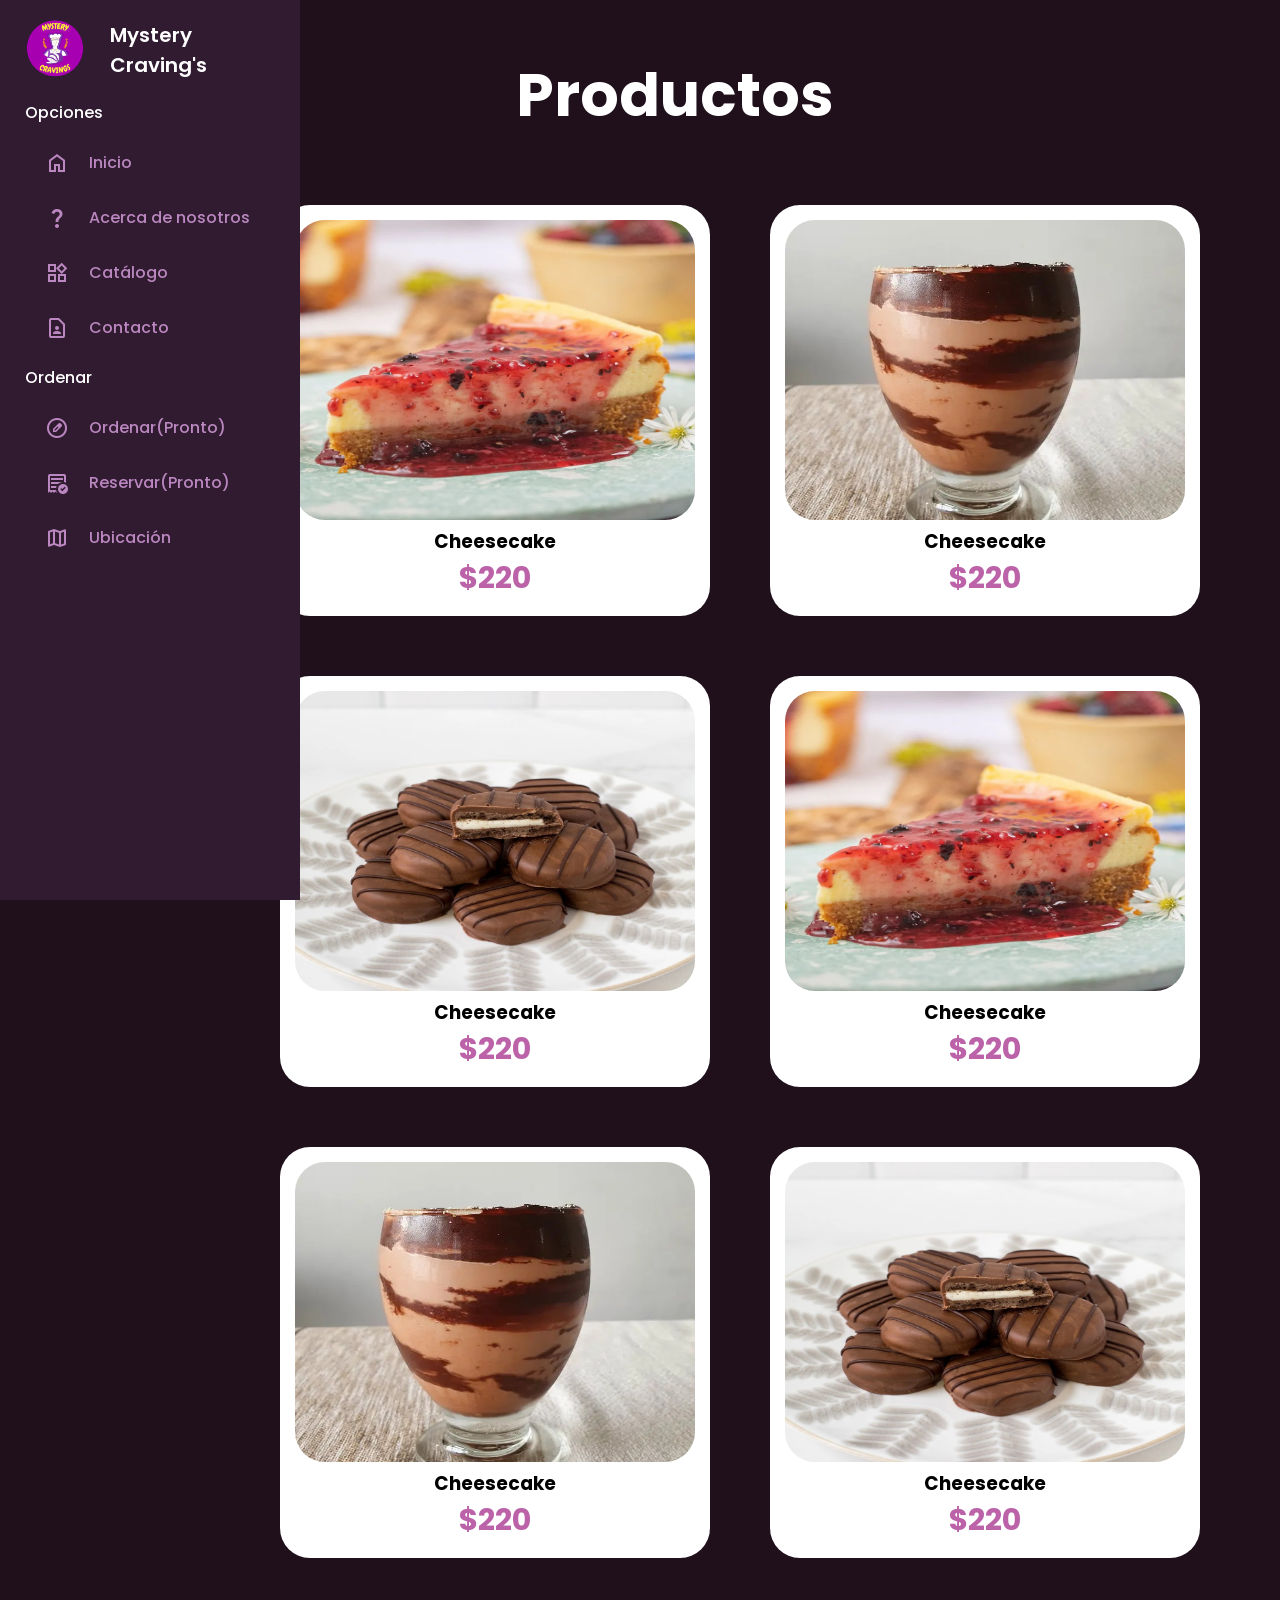
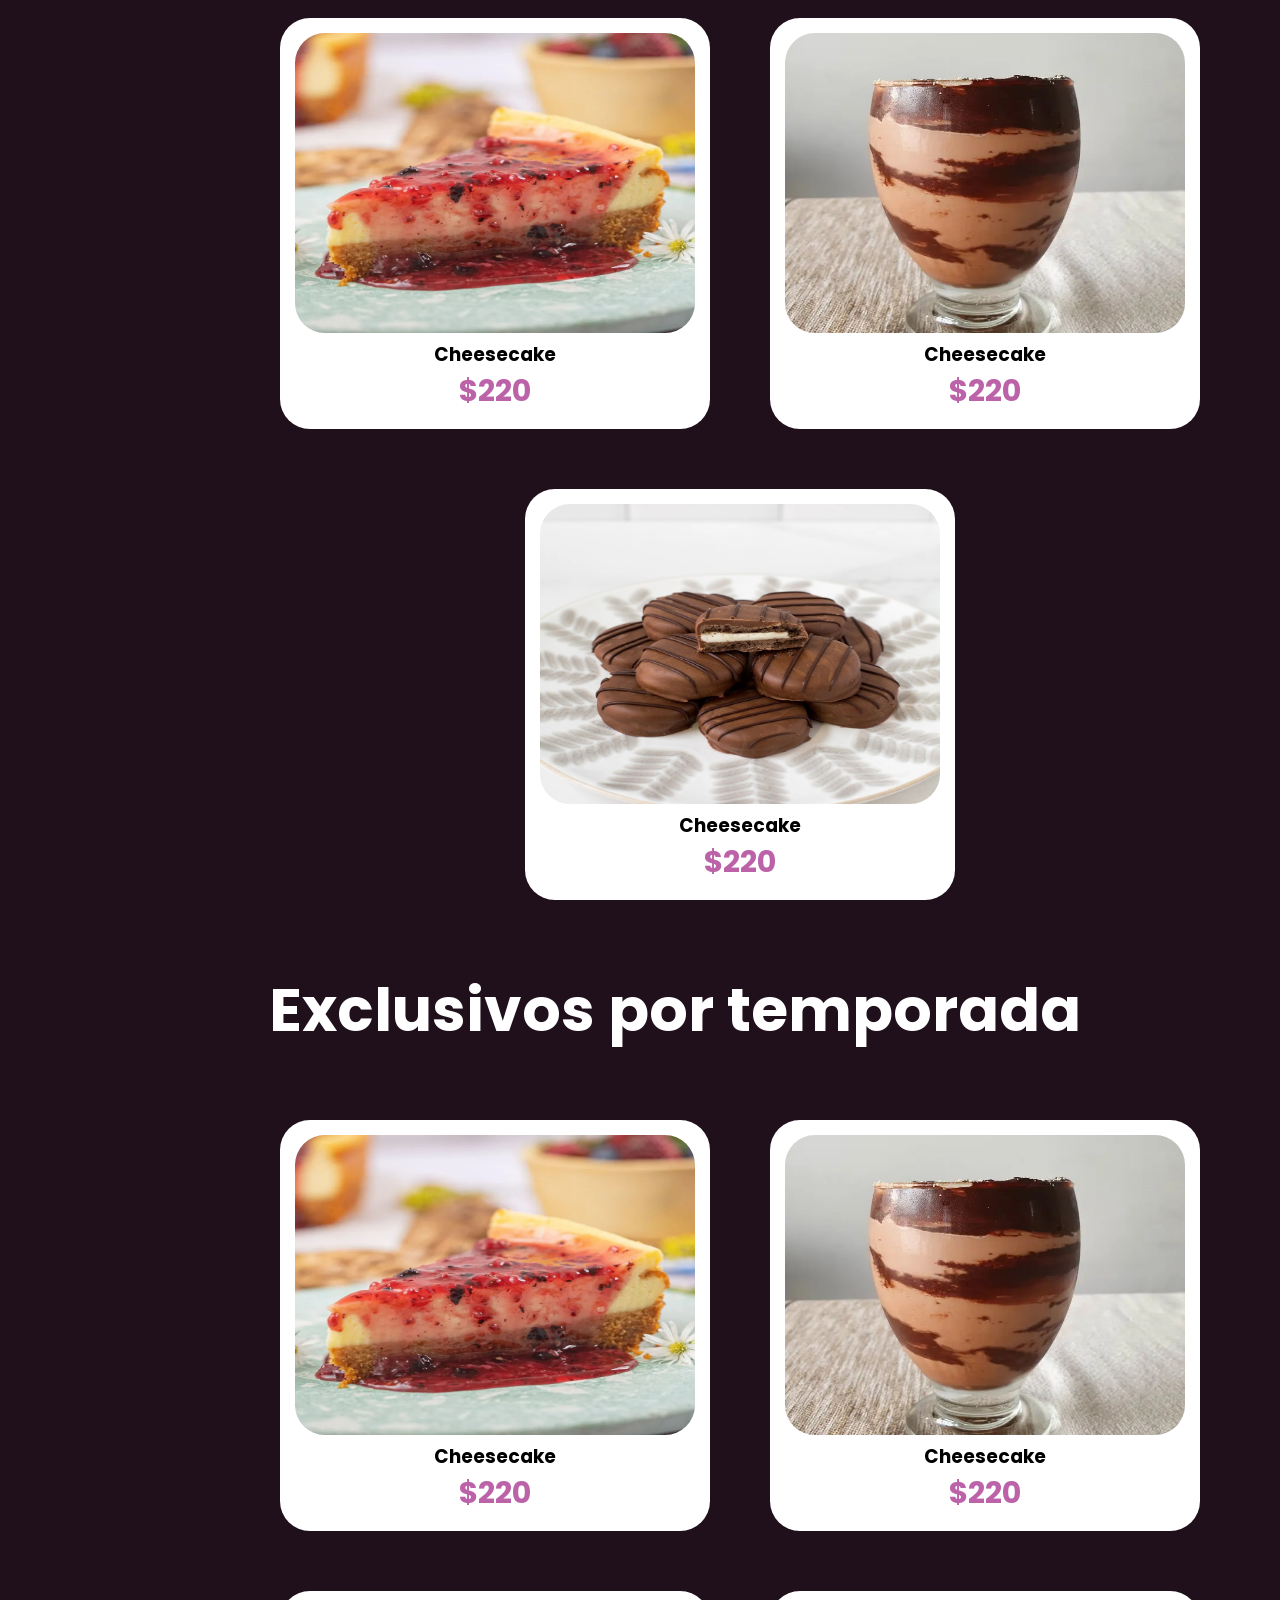
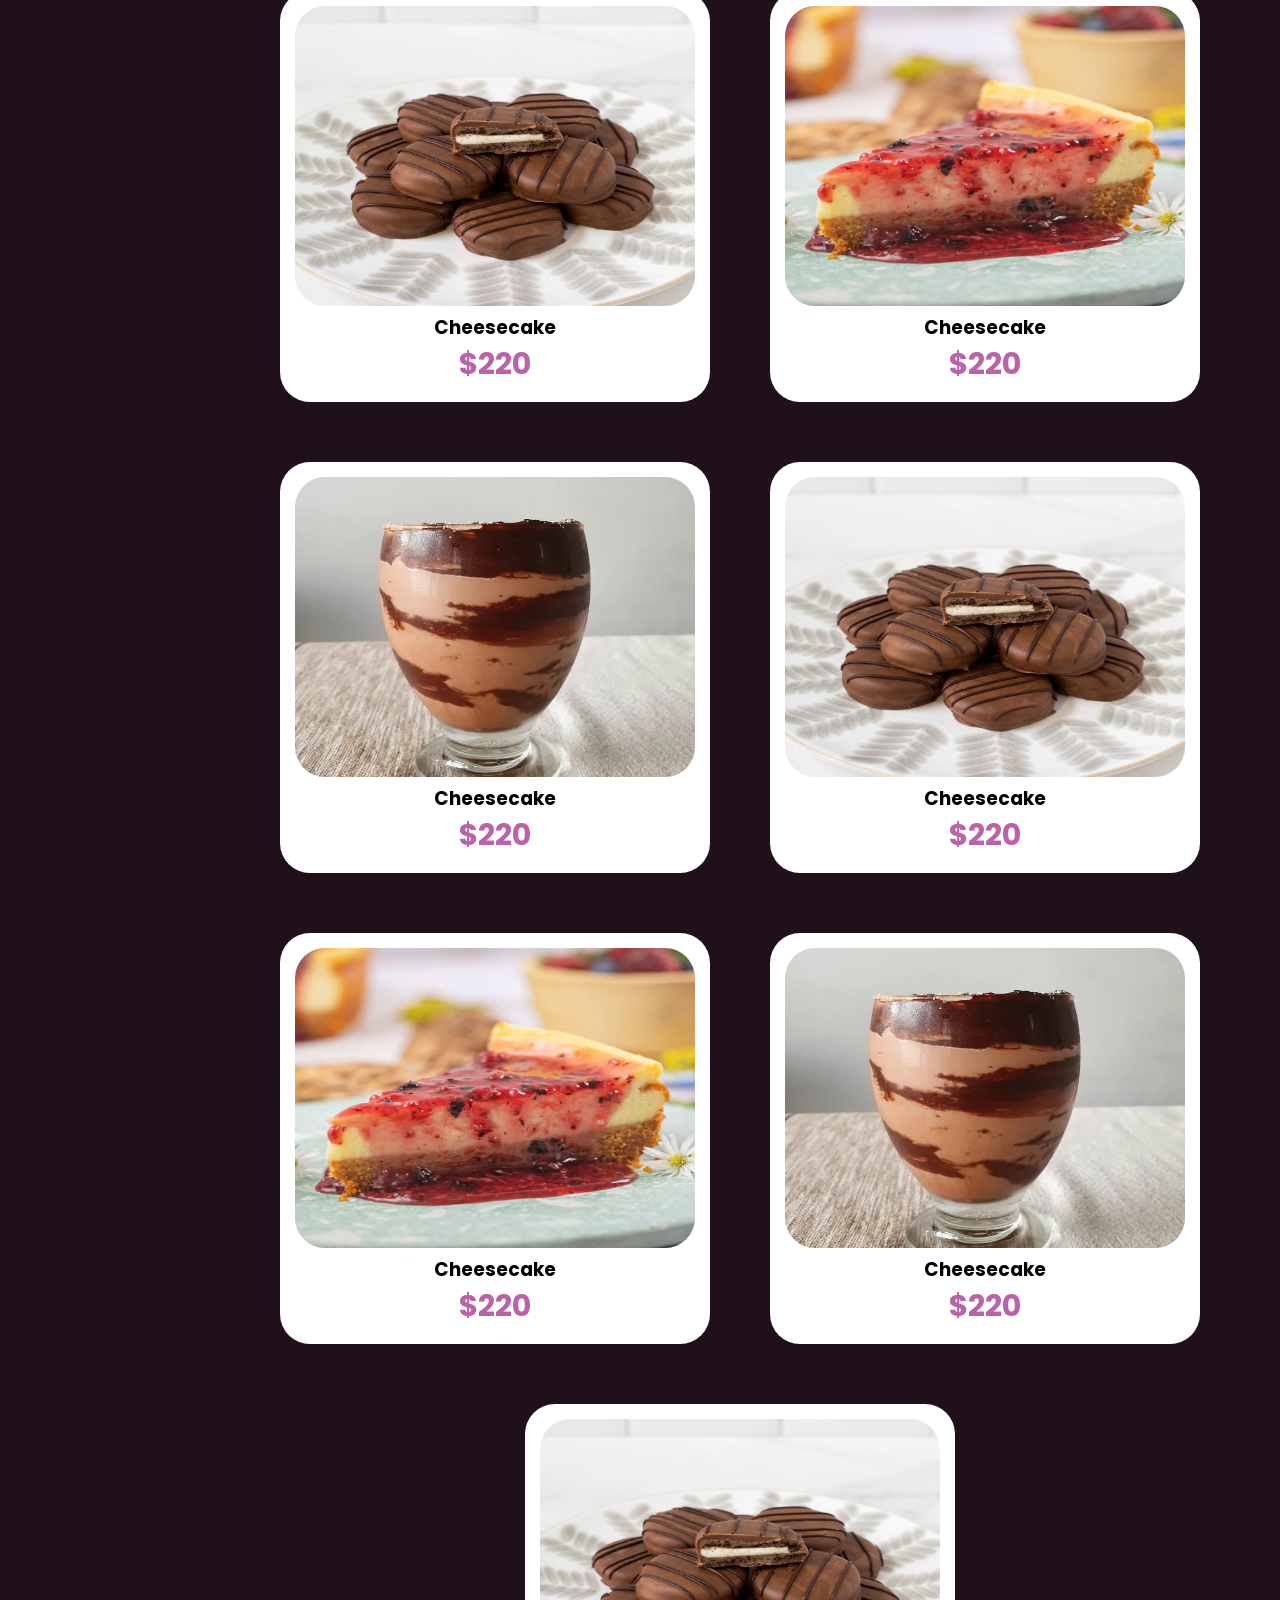
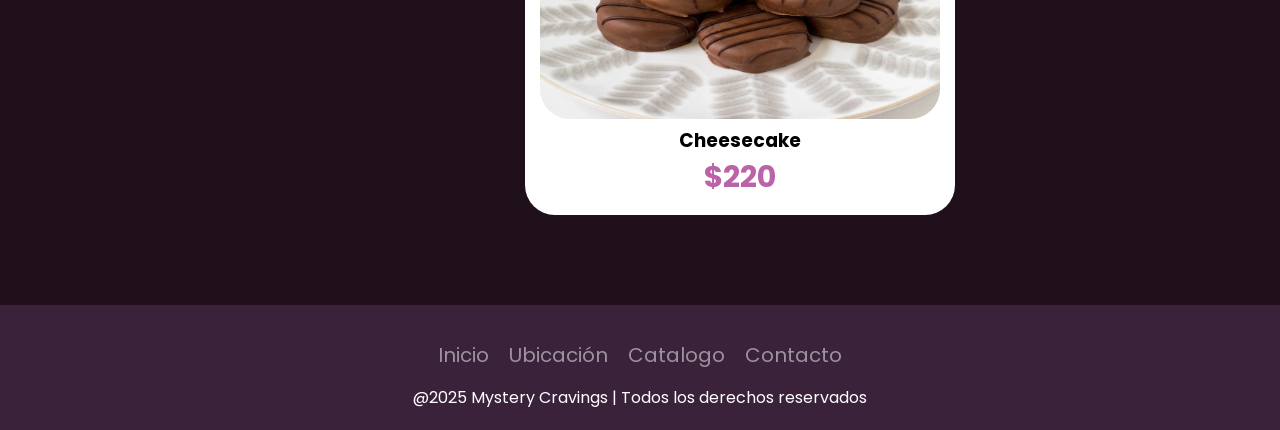
==== catalogo.html @ 40ce08e4 "Add files via upload" ====
<!DOCTYPE html>
<html lang="en">
<head>
    <meta charset="UTF-8">
    <meta name="viewport" content="width=device-width, initial-scale=1.0">
    <title>Catálogo</title>
     <!--PARA LOS ICONOS EN GOOGLE-->
     <link rel="stylesheet" href="https://fonts.googleapis.com/css2?family=Material+Symbols+Outlined:opsz,wght,FILL,GRAD@20..48,100..700,0..1,-50..200" />
     <link rel="stylesheet" href="catalogo.css">
     <link rel="shortcut icon" href="MCLOGO.ico" type="image/x-icon">
</head>
<body>
    <aside class="Barra-Lateral">
        <div class="Barra-lateral_encabezado">
            <img src="MCLOGO.png" alt="Mystery Cravings">
            <h2>Mystery Craving's</h2>
        </div>
        <!--EL MENÚ SERÁ LATERAL-->
        <ul class="barra_links">
            <h4>Opciones</h4>
            <li>
                <a href="Index.html"><span class="material-symbols-outlined">
                    home
                    </span>Inicio</a>
            </li>
            <li>
                <a href="Nosotros.html"><span class="material-symbols-outlined">
                    question_mark
                    </span>Acerca de nosotros</a>
            </li>
            <li>
                <a href="catalogo.html"><span class="material-symbols-outlined">
                    widgets
                    </span>Catálogo</a>
            </li>
            <li>
                <a href="contacto.html"><span class="material-symbols-outlined">
                    contact_page
                    </span>Contacto</a>
            </li>
            <h4>Ordenar</h4>
            <li>
                <a href="#"><span class="material-symbols-outlined">
                    draft_orders
                    </span>Ordenar(Pronto)</a>
            </li>
            <li>
                <a href="#"><span class="material-symbols-outlined">
                    order_approve
                    </span>Reservar(Pronto)</a>
            </li>
            <li>
                <a href="ubicacion.html"><span class="material-symbols-outlined">
                    map
                    </span>Ubicación</a>
            </li>
        </ul>
        </aside>
        <!--AQUI TERMINA EL MENU Y EMPIEZA YA EL RESTO DE LA PAGINA-->

        <!--AQUI IRAN LOS PRODUCTOS-->
        <H1 class="TituloProductos">Productos</H1>
        <div class="Productos">
            <a class="Productos_caja" href="#">
                <img src="cheesecake.jpg" alt="cheesecake">
                <h3>Cheesecake</h3>
                <strong class="Precio">$220</strong>
            </a>

            <a class="Productos_caja" href="#">
                <img src="frappe.jpg" alt="frappe">
                <h3>Cheesecake</h3>
                <strong class="Precio">$220</strong>
            </a>

            <a class="Productos_caja" href="#">
                <img src="galletas.jpg" alt="galletas">
                <h3>Cheesecake</h3>
                <strong class="Precio">$220</strong>
            </a>

            <a class="Productos_caja" href="#">
                <img src="cheesecake.jpg" alt="cheesecake">
                <h3>Cheesecake</h3>
                <strong class="Precio">$220</strong>
            </a>

            <a class="Productos_caja" href="#">
                <img src="frappe.jpg" alt="frappe">
                <h3>Cheesecake</h3>
                <strong class="Precio">$220</strong>
            </a>

            <a class="Productos_caja" href="#">
                <img src="galletas.jpg" alt="galletas">
                <h3>Cheesecake</h3>
                <strong class="Precio">$220</strong>
            </a>

            <a class="Productos_caja" href="#">
                <img src="cheesecake.jpg" alt="cheesecake">
                <h3>Cheesecake</h3>
                <strong class="Precio">$220</strong>
            </a>

            <a class="Productos_caja" href="#">
                <img src="frappe.jpg" alt="frappe">
                <h3>Cheesecake</h3>
                <strong class="Precio">$220</strong>
            </a>

            <a class="Productos_caja" href="#">
                <img src="galletas.jpg" alt="galletas">
                <h3>Cheesecake</h3>
                <strong class="Precio">$220</strong>
            </a>
            
        </div>

        <!--POR TEMPORADA-->
        <H1 class="TituloProductos">Exclusivos por temporada</H1>
        <div class="Productos">
            <a class="Productos_caja" href="#">
                <img src="cheesecake.jpg" alt="cheesecake">
                <h3>Cheesecake</h3>
                <strong class="Precio">$220</strong>
            </a>

            <a class="Productos_caja" href="#">
                <img src="frappe.jpg" alt="frappe">
                <h3>Cheesecake</h3>
                <strong class="Precio">$220</strong>
            </a>

            <a class="Productos_caja" href="#">
                <img src="galletas.jpg" alt="galletas">
                <h3>Cheesecake</h3>
                <strong class="Precio">$220</strong>
            </a>

            <a class="Productos_caja" href="#">
                <img src="cheesecake.jpg" alt="cheesecake">
                <h3>Cheesecake</h3>
                <strong class="Precio">$220</strong>
            </a>

            <a class="Productos_caja" href="#">
                <img src="frappe.jpg" alt="frappe">
                <h3>Cheesecake</h3>
                <strong class="Precio">$220</strong>
            </a>

            <a class="Productos_caja" href="#">
                <img src="galletas.jpg" alt="galletas">
                <h3>Cheesecake</h3>
                <strong class="Precio">$220</strong>
            </a>

            <a class="Productos_caja" href="#">
                <img src="cheesecake.jpg" alt="cheesecake">
                <h3>Cheesecake</h3>
                <strong class="Precio">$220</strong>
            </a>

            <a class="Productos_caja" href="#">
                <img src="frappe.jpg" alt="frappe">
                <h3>Cheesecake</h3>
                <strong class="Precio">$220</strong>
            </a>

            <a class="Productos_caja" href="#">
                <img src="galletas.jpg" alt="galletas">
                <h3>Cheesecake</h3>
                <strong class="Precio">$220</strong>
            </a>
            
        </div>

        <br><br><br>

        <!--AQUI VA EL PIE DE LA PAGINA -->
<footer class="Pie-Pagina">

    <ul class="menu">
        <li class="menupie">
          <a href="" class="menu-icono"> Inicio </a>
        </li>

        <li class="menupie">
            <a href="" class="menu-icono"> Ubicación</a>
          </li>

          <li class="menupie">
            <a href="" class="menu-icono"> Catalogo</a>
          </li>

          <li class="menupie">
            <a href="" class="menu-icono"> Contacto </a>
          </li>
      </ul>
      <p class="derechos">@2025 Mystery Cravings | Todos los derechos reservados</p>
</body>
</html>
---- catalogo.css ----
/*IMPORTANDO FUENTES DE GOOGLE*/
@import url("https://fonts.googleapis.com/css2?family=Poppins:ital,wght@0,100;0,200;0,300;0,400;0,500;0,600;0,700;0,800;0,900;1,100;1,200;1,300;1,400;1,500;1,600;1,700;1,800;1,900&display=swap");

*{
    margin: 0;
    padding: 0;
    box-sizing: border-box;
    font-family: "Poppins", sans-serif;
}

/*PARA EL LOGO*/
.Barra-lateral_encabezado img{
    width: 60px;
    border-radius: 50%;
}


/*PARA EL BODY*/
body{
    background: #1f101c;
    /*altura minima*/
    min-height: 100vh;
}

/*PARA LA BARRA LATERAL O MENÚ */

.Barra-Lateral {
    position: fixed;
    top: 0;
    left: 0;
    height: 100%;
    /*ancho del menu*/
    width: 300px;
    background: #311b31;
    padding: 20px 25px;
}

.Barra-lateral_encabezado{
    align-items: center;
    display: flex;
}

.Barra-lateral_encabezado h2{
    font-size: 20px;
    font-weight: 600;
    color: #fff;
    margin-left: 25px;
}

.barra_links{
    /*quitarle lospuntos de lista*/
    list-style: none;
    margin-top: 20px    ;
}
.barra_links h4{
    color: #fff;
    font-weight: 500;
    /*MARGEN ENTRE OPCIOENS*/
    margin: 10px 0 ;
    /*PARA ESPACIOS EN BLANCO*/
    white-space: nowrap;
}

.barra_links li a{
    display: flex;
    align-items: center;
    /*espacio entre las opciones*/
    gap: 0 20px;
    color: #bb87c0;
    font-weight: 500;
    padding: 15px 20px;
    /*ára quiatar las lineas que subrayan las opciones*/
    text-decoration: none;
    white-space: nowrap;
}

.barra_links li a:hover{
    background: #bb87c0;
    color: #ffffff;
    border-radius: 15px;
    transition: all 0.5s;
}

/*PARA EL CATALOGO*/

.TituloProductos{
    text-align: center;
    margin: 50px;
    margin-left: 120px;
    color: white;
    font-size: 60px;
}

.Productos{
    display: flex;
    flex-wrap: wrap;
    margin-left: 200px;
    gap: 30px; 
    justify-content: center;
}


.Productos_caja {
    background: white;
    padding: 15px;
    border-radius: 30px;
    text-align: center;
    text-decoration: none;
    color: black;
    transition: transform 0.3s;
    margin: 15px;
}

.Productos_caja:hover{
    background: rgb(151, 20, 145);
    color: white;
    transition: all 0.5s;
}


.Productos_caja img {
    width: 400px;
    height: 300px;
    border-radius: 30px;
}

.OrdenarB{
    align-items: center;
    width: 180px;
    margin-top: 10px;
    margin-left: 950px;
    width: 200px;
    height: 60px;
    background: #361f32;
    border-radius: 5px;
    border: none;
    font-size: 20px;
    cursor: pointer;
}

.OrdenarB a{
    color: #fff;
    text-decoration: none;
}

.Precio{
    color: rgb(187, 98, 168);
    font-size: 30px;
}

/*PIE DE PAGINA*/

.Pie-Pagina{
    position: relative;
    width: 100%;
    background: #3a223a;
    min-height: 100px;
    padding: 20px 50px;
    display: flex;
    justify-content: center;
    align-items: center;
    flex-direction: column;
    
}


/*PARA EL MENÚ DEL FOOTER*/
.menupie{
list-style: none;
}

.menu {
    display: flex;
    justify-content: center;
    position: relative;
    align-items: center;
    margin: 10px 0;
    flex-wrap: wrap;
  }

.menu-icono{
    color: white;
    font-size: 20px;
    display: inline-block;
    text-decoration: none;
    margin: 5px 10px;
    opacity: 0.5;
    transition: 0.3s;
}

.menu-icono:hover{
    color: #bb87c0;
}
.derechos{
    color: white;
}
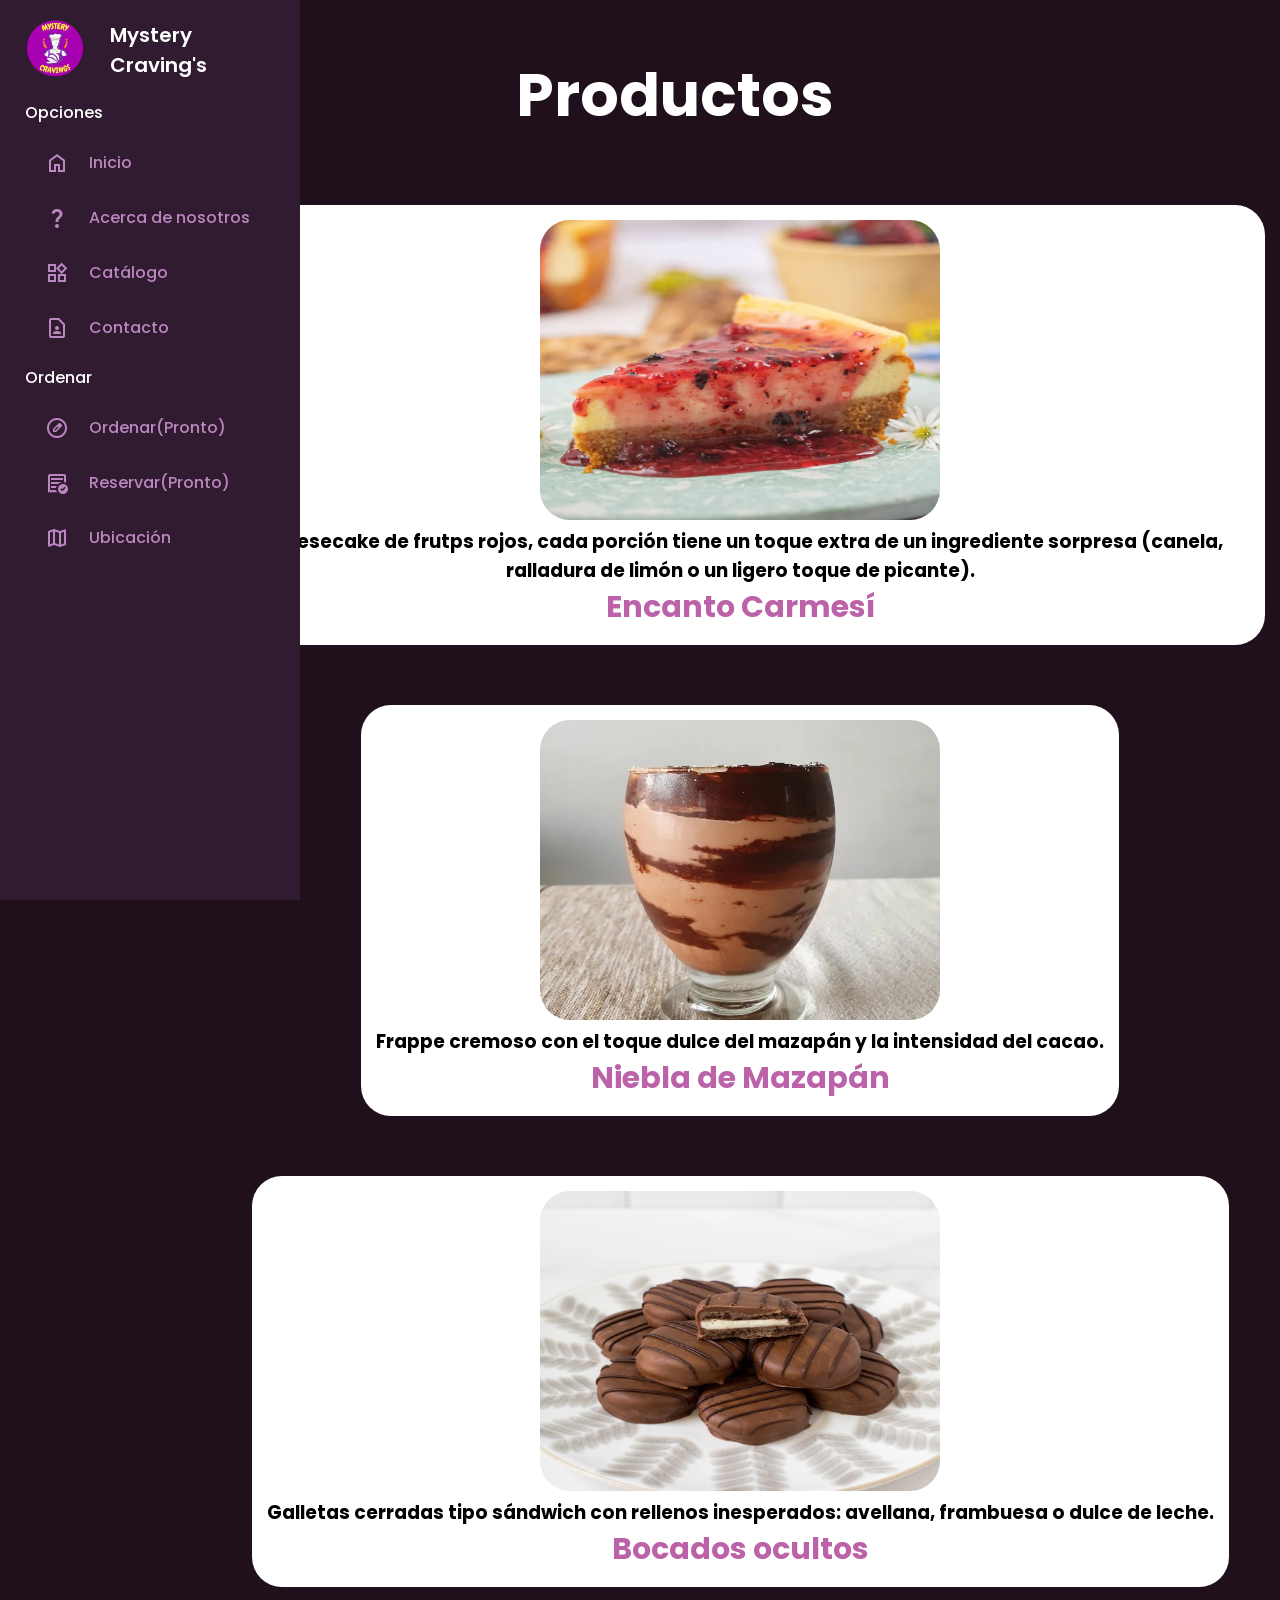
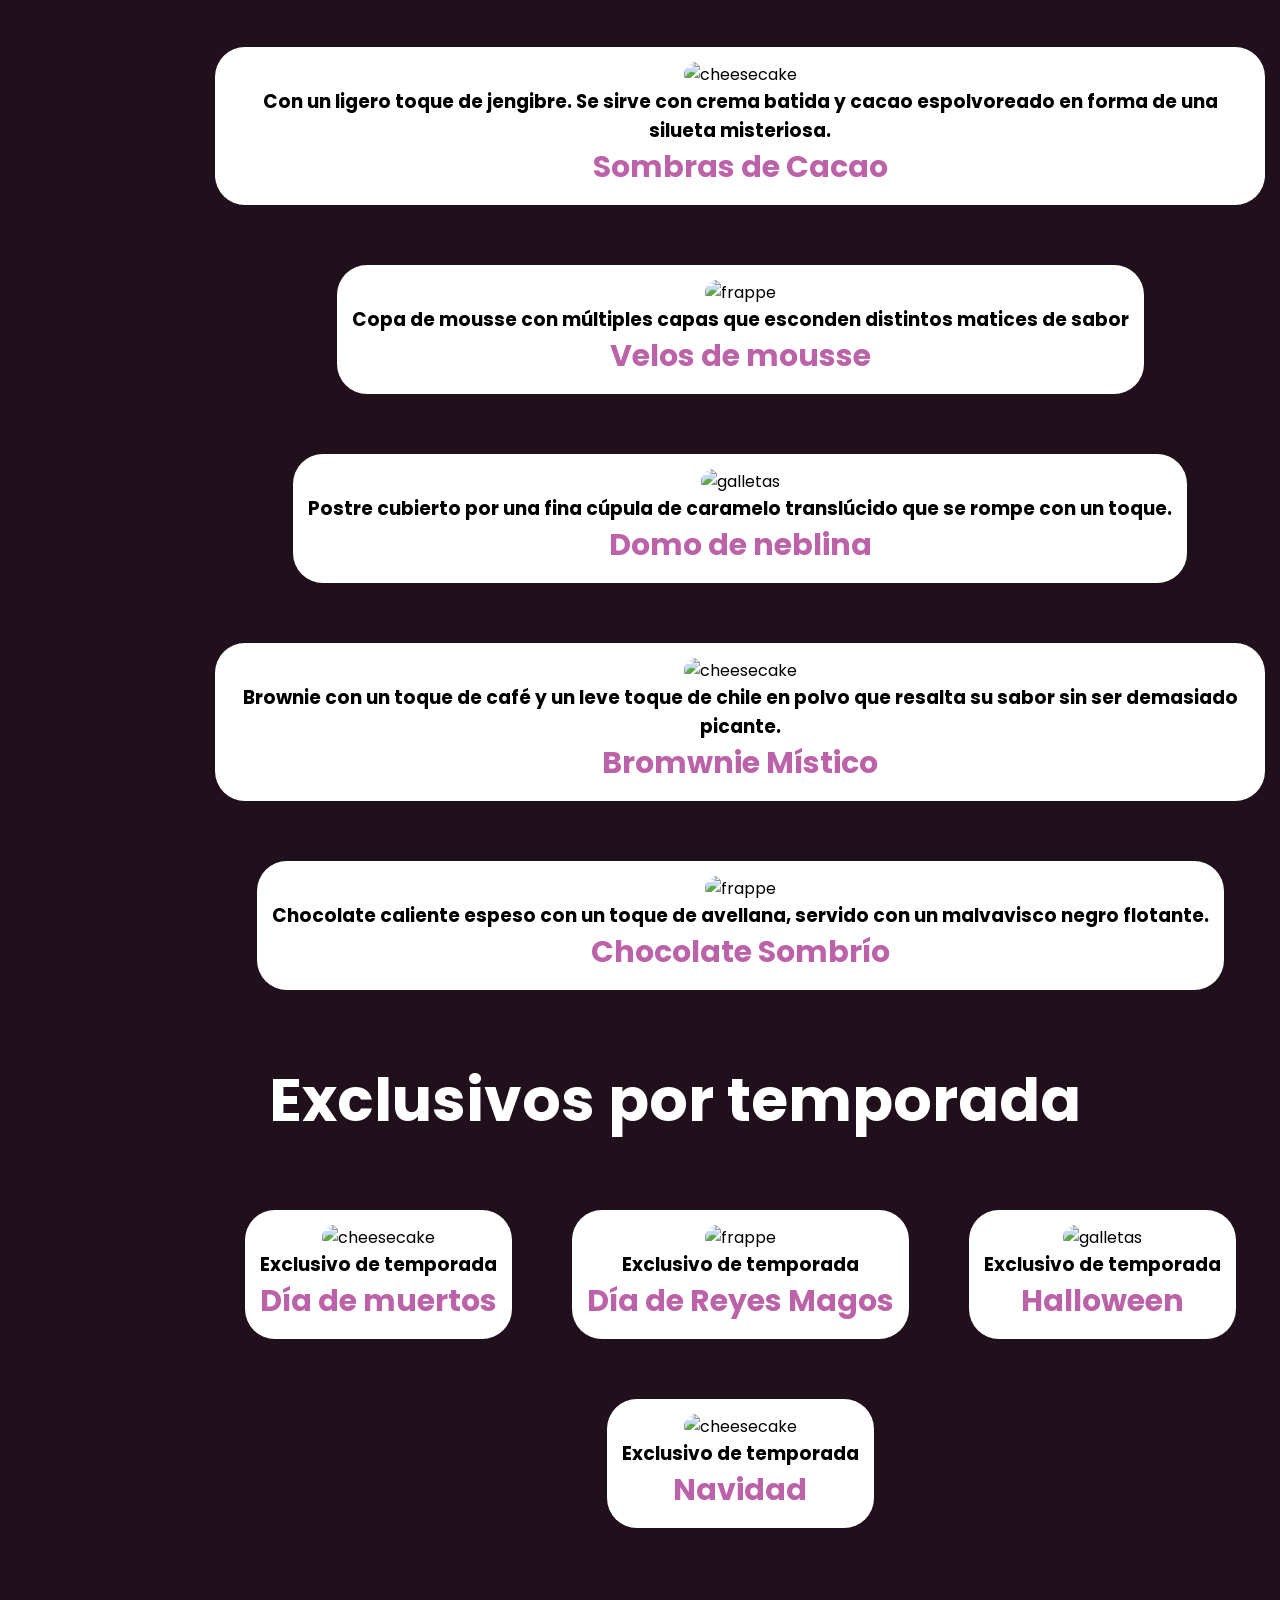
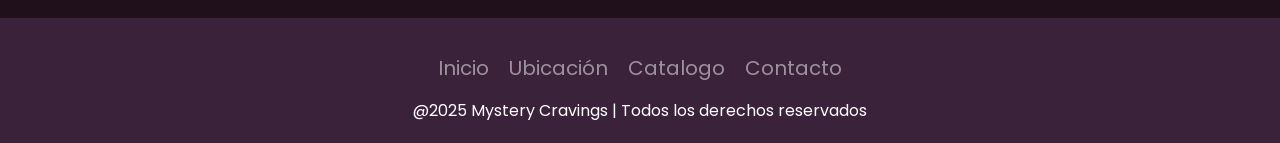
==== commit af2d6ad1: "Update catalogo.html" ====
--- a/catalogo.html
+++ b/catalogo.html
@@ -61,58 +61,53 @@
         <!--AQUI IRAN LOS PRODUCTOS-->
         <H1 class="TituloProductos">Productos</H1>
         <div class="Productos">
+            
             <a class="Productos_caja" href="#">
                 <img src="cheesecake.jpg" alt="cheesecake">
-                <h3>Cheesecake</h3>
-                <strong class="Precio">$220</strong>
+                <h3>Cheesecake de frutps rojos, cada porción tiene un toque extra de un ingrediente sorpresa (canela, ralladura de limón o un ligero toque de picante).</h3>
+                <strong class="Precio">Encanto Carmesí</strong>
             </a>
 
             <a class="Productos_caja" href="#">
                 <img src="frappe.jpg" alt="frappe">
-                <h3>Cheesecake</h3>
-                <strong class="Precio">$220</strong>
+                <h3>Frappe cremoso con el toque dulce del mazapán y la intensidad del cacao. </h3>
+                <strong class="Precio">Niebla de Mazapán</strong>
             </a>
 
             <a class="Productos_caja" href="#">
                 <img src="galletas.jpg" alt="galletas">
-                <h3>Cheesecake</h3>
-                <strong class="Precio">$220</strong>
+                <h3>Galletas cerradas tipo sándwich con rellenos inesperados: avellana, frambuesa o dulce de leche.</h3>
+                <strong class="Precio">Bocados ocultos</strong>
             </a>
 
             <a class="Productos_caja" href="#">
-                <img src="cheesecake.jpg" alt="cheesecake">
-                <h3>Cheesecake</h3>
-                <strong class="Precio">$220</strong>
+                <img src="sombracacao.jpg" alt="cheesecake">
+                <h3>Con un ligero toque de jengibre. Se sirve con crema batida y cacao espolvoreado en forma de una silueta misteriosa.</h3>
+                <strong class="Precio">Sombras de Cacao</strong>
             </a>
 
             <a class="Productos_caja" href="#">
-                <img src="frappe.jpg" alt="frappe">
-                <h3>Cheesecake</h3>
-                <strong class="Precio">$220</strong>
+                <img src="velosmousse.jpg" alt="frappe">
+                <h3>Copa de mousse con múltiples capas que esconden distintos matices de sabor</h3>
+                <strong class="Precio">Velos de mousse</strong>
             </a>
 
             <a class="Productos_caja" href="#">
-                <img src="galletas.jpg" alt="galletas">
-                <h3>Cheesecake</h3>
-                <strong class="Precio">$220</strong>
+                <img src="domoneblina.jpg" alt="galletas">
+                <h3>Postre cubierto por una fina cúpula de caramelo translúcido que se rompe con un toque. </h3>
+                <strong class="Precio">Domo de neblina</strong>
             </a>
 
             <a class="Productos_caja" href="#">
-                <img src="cheesecake.jpg" alt="cheesecake">
-                <h3>Cheesecake</h3>
-                <strong class="Precio">$220</strong>
+                <img src="browniemistic.jpg" alt="cheesecake">
+                <h3>Brownie con un toque de café y un leve toque de chile en polvo que resalta su sabor sin ser demasiado picante.</h3>
+                <strong class="Precio">Bromwnie Místico</strong>
             </a>
 
             <a class="Productos_caja" href="#">
-                <img src="frappe.jpg" alt="frappe">
-                <h3>Cheesecake</h3>
-                <strong class="Precio">$220</strong>
-            </a>
-
-            <a class="Productos_caja" href="#">
-                <img src="galletas.jpg" alt="galletas">
-                <h3>Cheesecake</h3>
-                <strong class="Precio">$220</strong>
+                <img src="chocolatecombrio.jpg" alt="frappe">
+                <h3>Chocolate caliente espeso con un toque de avellana, servido con un malvavisco negro flotante. </h3>
+                <strong class="Precio">Chocolate Sombrío</strong>
             </a>
             
         </div>
@@ -120,59 +115,31 @@
         <!--POR TEMPORADA-->
         <H1 class="TituloProductos">Exclusivos por temporada</H1>
         <div class="Productos">
+            
             <a class="Productos_caja" href="#">
-                <img src="cheesecake.jpg" alt="cheesecake">
-                <h3>Cheesecake</h3>
-                <strong class="Precio">$220</strong>
+                <img src="diamuertos.jpg" alt="cheesecake">
+                <h3>Exclusivo de temporada</h3>
+                <strong class="Precio">Día de muertos</strong>
             </a>
 
             <a class="Productos_caja" href="#">
-                <img src="frappe.jpg" alt="frappe">
-                <h3>Cheesecake</h3>
-                <strong class="Precio">$220</strong>
+                <img src="reyesmagos.jpg" alt="frappe">
+                <h3>Exclusivo de temporada</h3>
+                <strong class="Precio">Día de Reyes Magos</strong>
             </a>
 
             <a class="Productos_caja" href="#">
-                <img src="galletas.jpg" alt="galletas">
-                <h3>Cheesecake</h3>
-                <strong class="Precio">$220</strong>
+                <img src="halloween.jpg" alt="galletas">
+                <h3>Exclusivo de temporada</h3>
+                <strong class="Precio">Halloween</strong>
             </a>
 
             <a class="Productos_caja" href="#">
-                <img src="cheesecake.jpg" alt="cheesecake">
-                <h3>Cheesecake</h3>
-                <strong class="Precio">$220</strong>
+                <img src="navidad.jpg" alt="cheesecake">
+                <h3>Exclusivo de temporada</h3>
+                <strong class="Precio">Navidad</strong>
             </a>
 
-            <a class="Productos_caja" href="#">
-                <img src="frappe.jpg" alt="frappe">
-                <h3>Cheesecake</h3>
-                <strong class="Precio">$220</strong>
-            </a>
-
-            <a class="Productos_caja" href="#">
-                <img src="galletas.jpg" alt="galletas">
-                <h3>Cheesecake</h3>
-                <strong class="Precio">$220</strong>
-            </a>
-
-            <a class="Productos_caja" href="#">
-                <img src="cheesecake.jpg" alt="cheesecake">
-                <h3>Cheesecake</h3>
-                <strong class="Precio">$220</strong>
-            </a>
-
-            <a class="Productos_caja" href="#">
-                <img src="frappe.jpg" alt="frappe">
-                <h3>Cheesecake</h3>
-                <strong class="Precio">$220</strong>
-            </a>
-
-            <a class="Productos_caja" href="#">
-                <img src="galletas.jpg" alt="galletas">
-                <h3>Cheesecake</h3>
-                <strong class="Precio">$220</strong>
-            </a>
             
         </div>
 
@@ -200,4 +167,4 @@
       </ul>
       <p class="derechos">@2025 Mystery Cravings | Todos los derechos reservados</p>
 </body>
-</html>+</html>
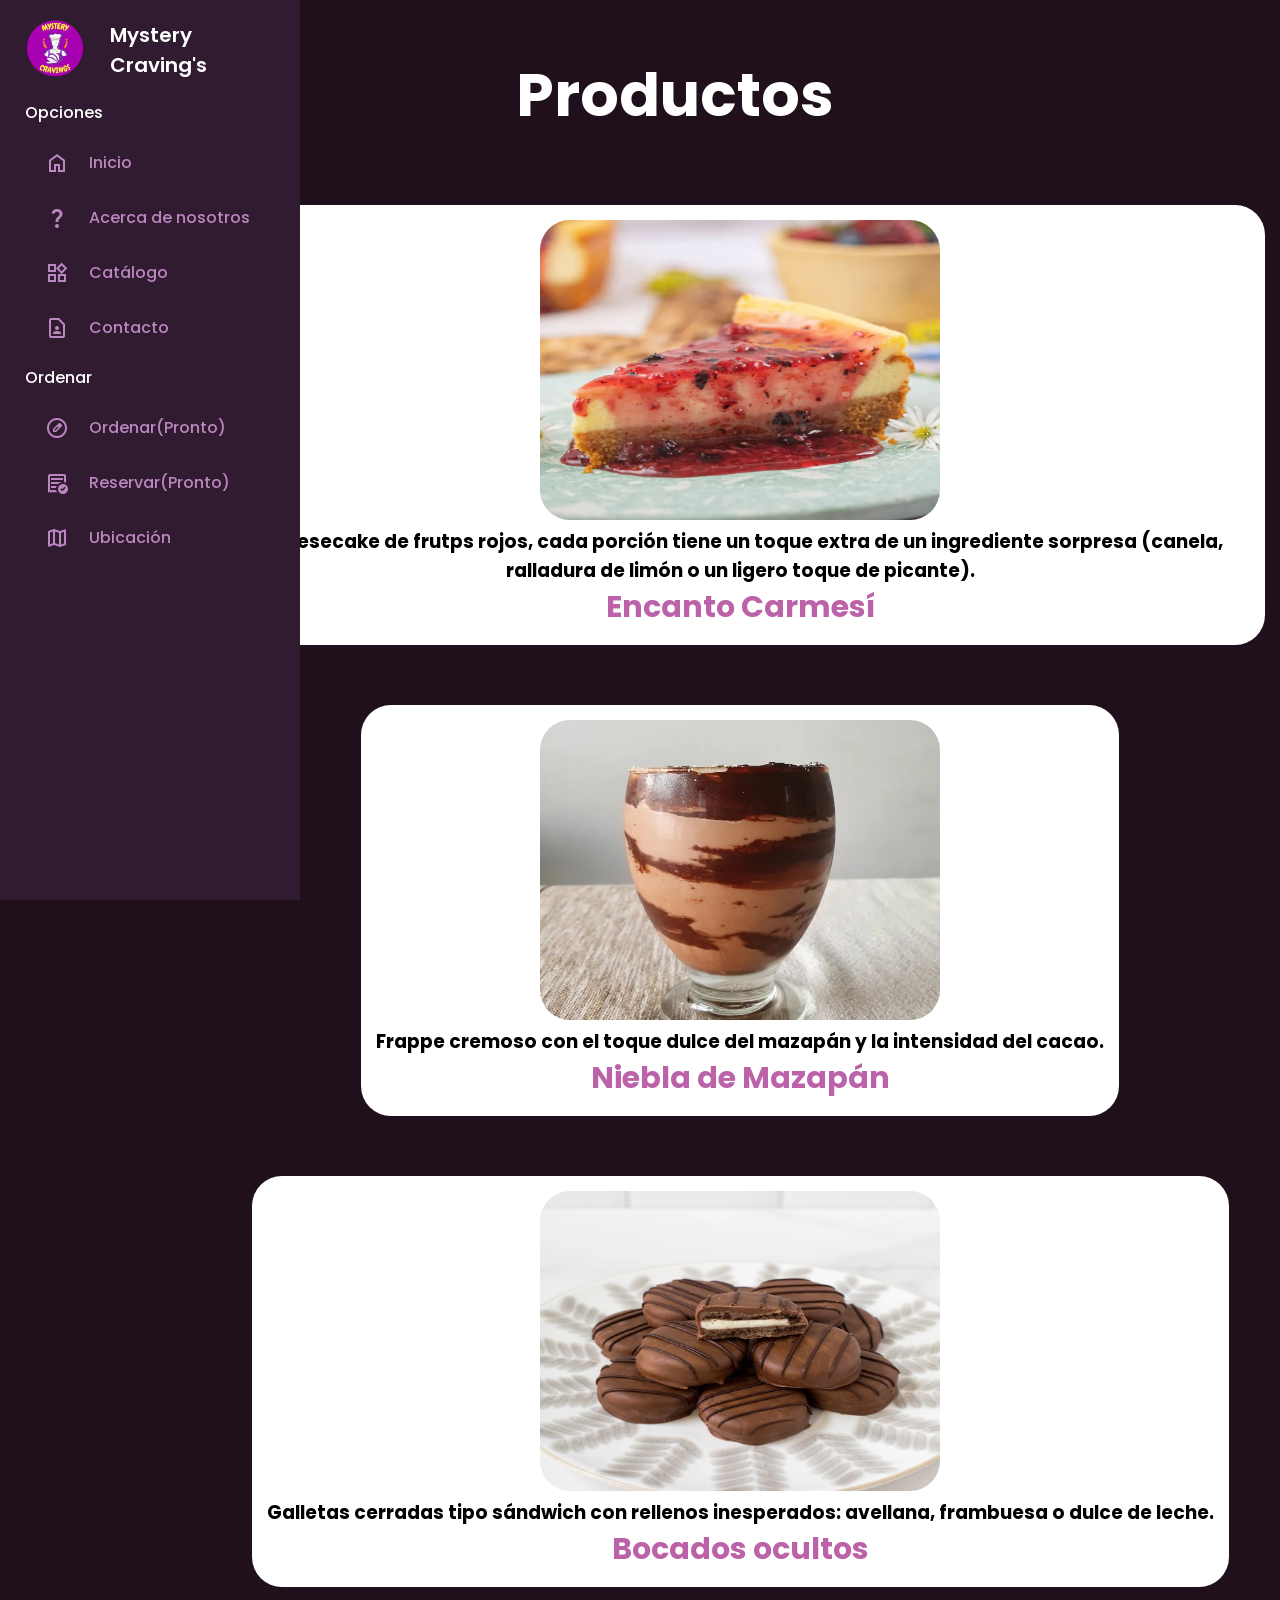
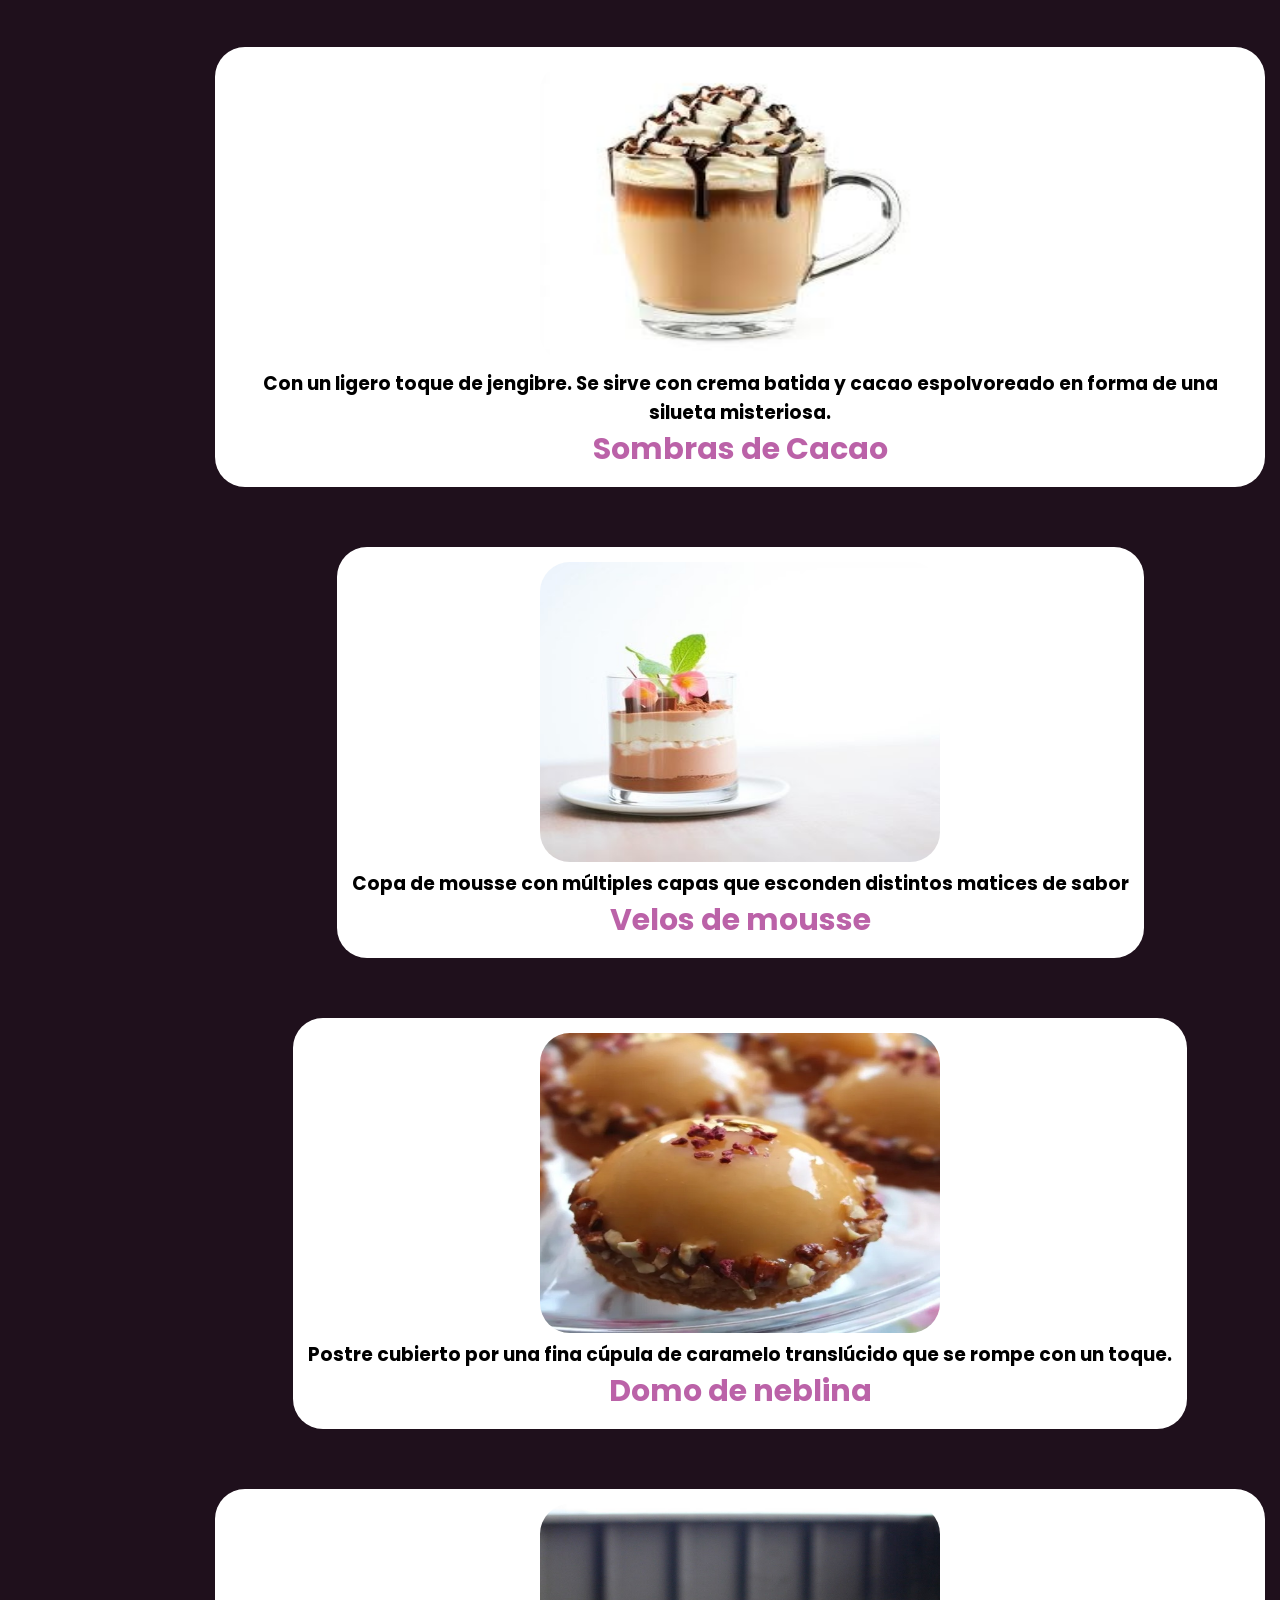
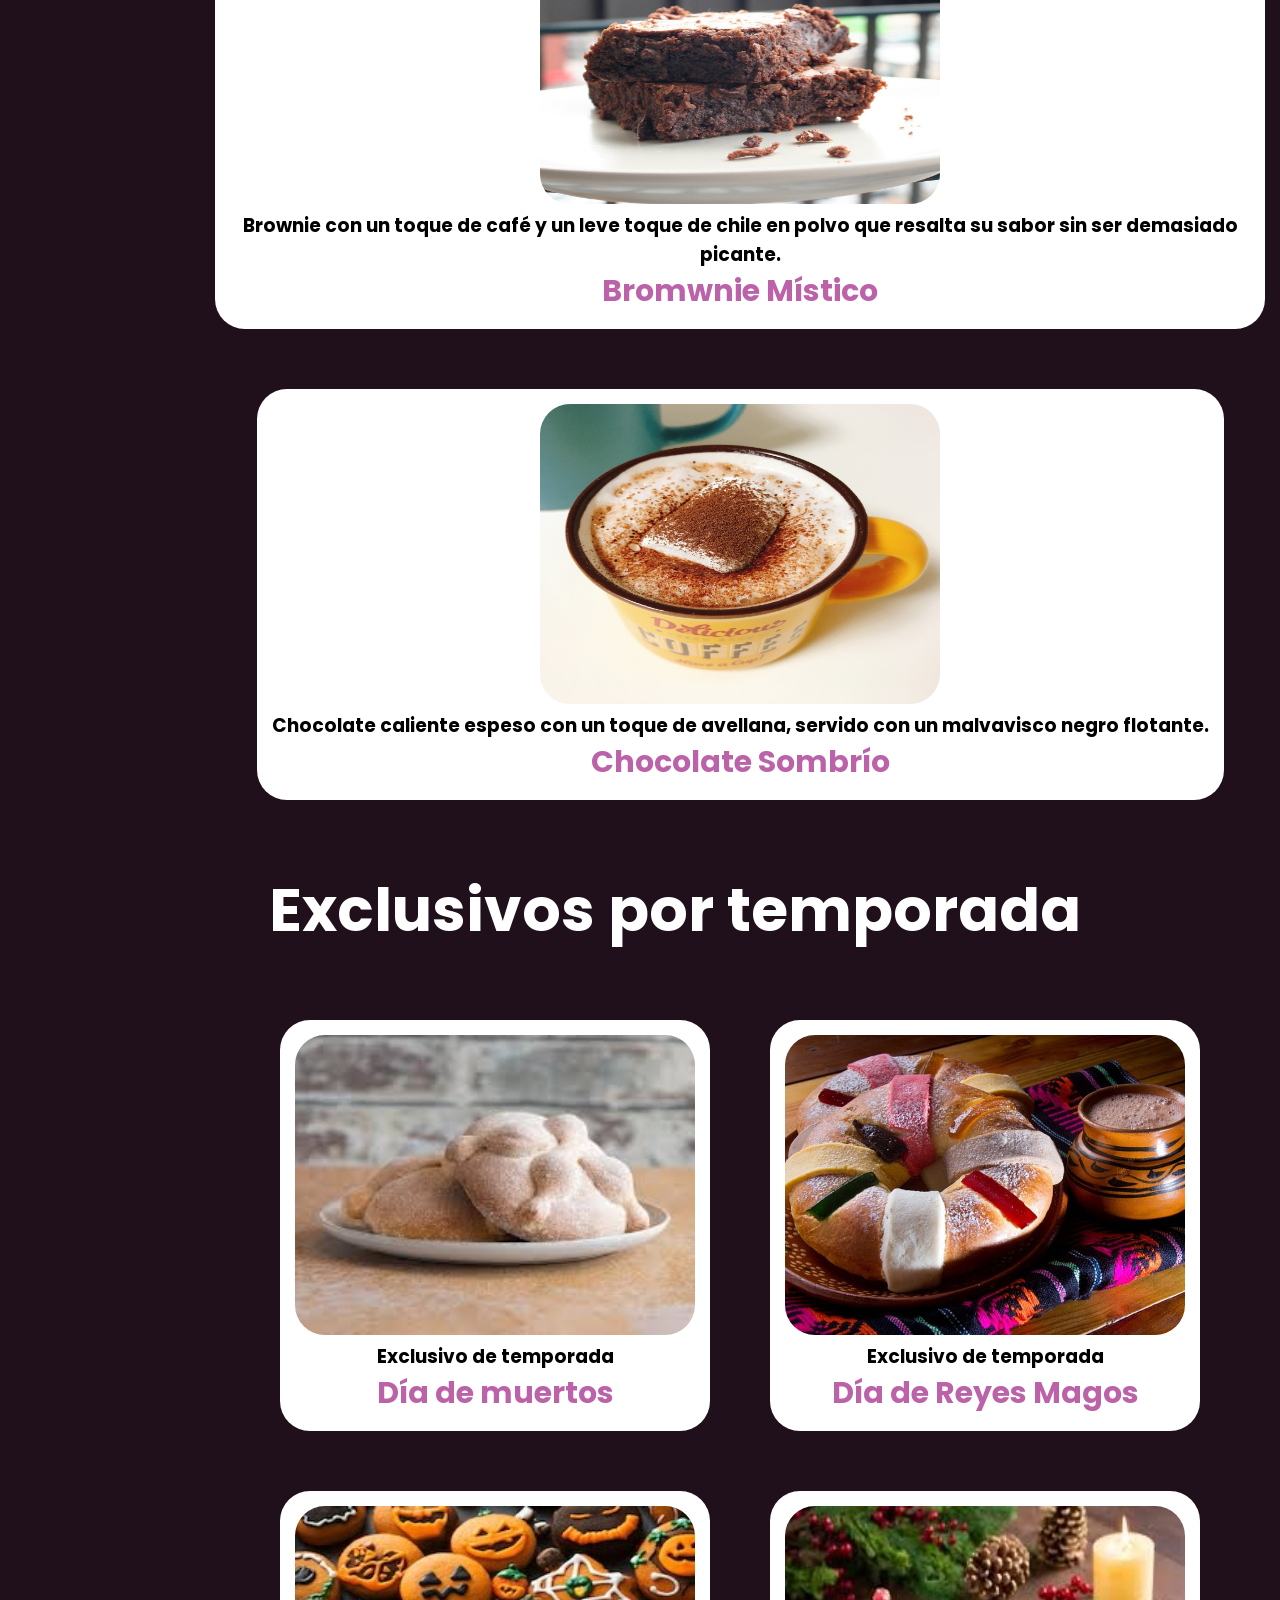
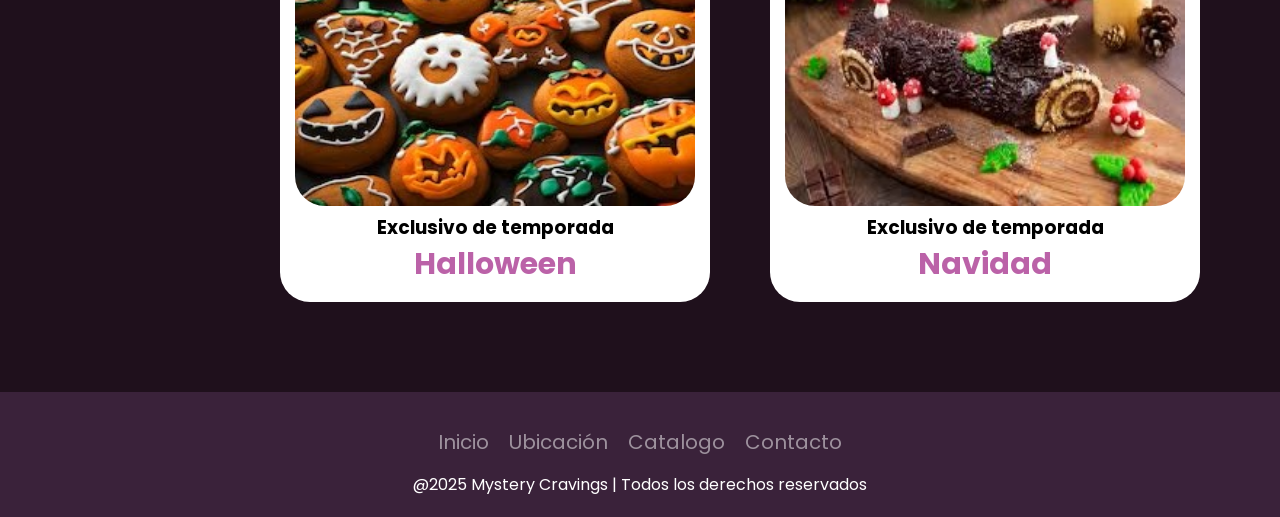
==== commit bd39692c: "Update catalogo.html" ====
--- a/catalogo.html
+++ b/catalogo.html
@@ -105,7 +105,7 @@
             </a>
 
             <a class="Productos_caja" href="#">
-                <img src="chocolatecombrio.jpg" alt="frappe">
+                <img src="chocolatesombrio.jpg" alt="frappe">
                 <h3>Chocolate caliente espeso con un toque de avellana, servido con un malvavisco negro flotante. </h3>
                 <strong class="Precio">Chocolate Sombrío</strong>
             </a>
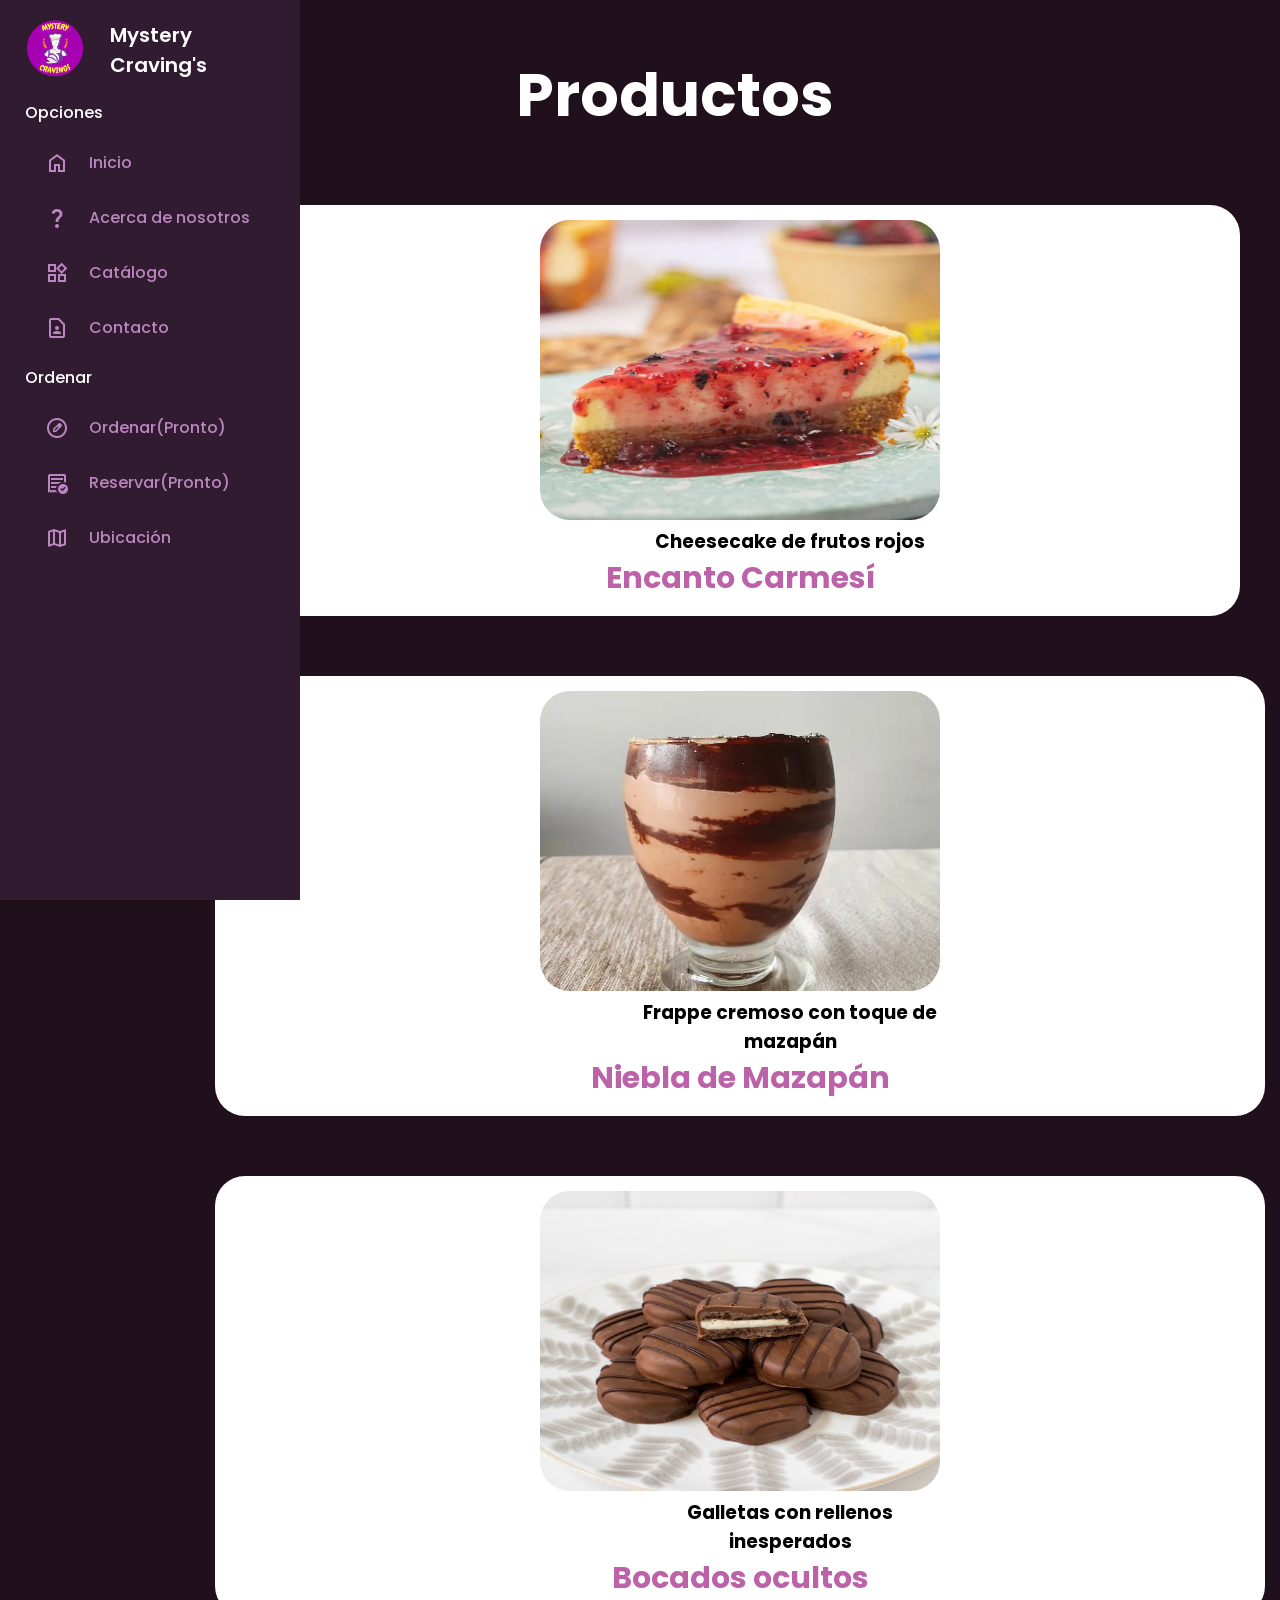
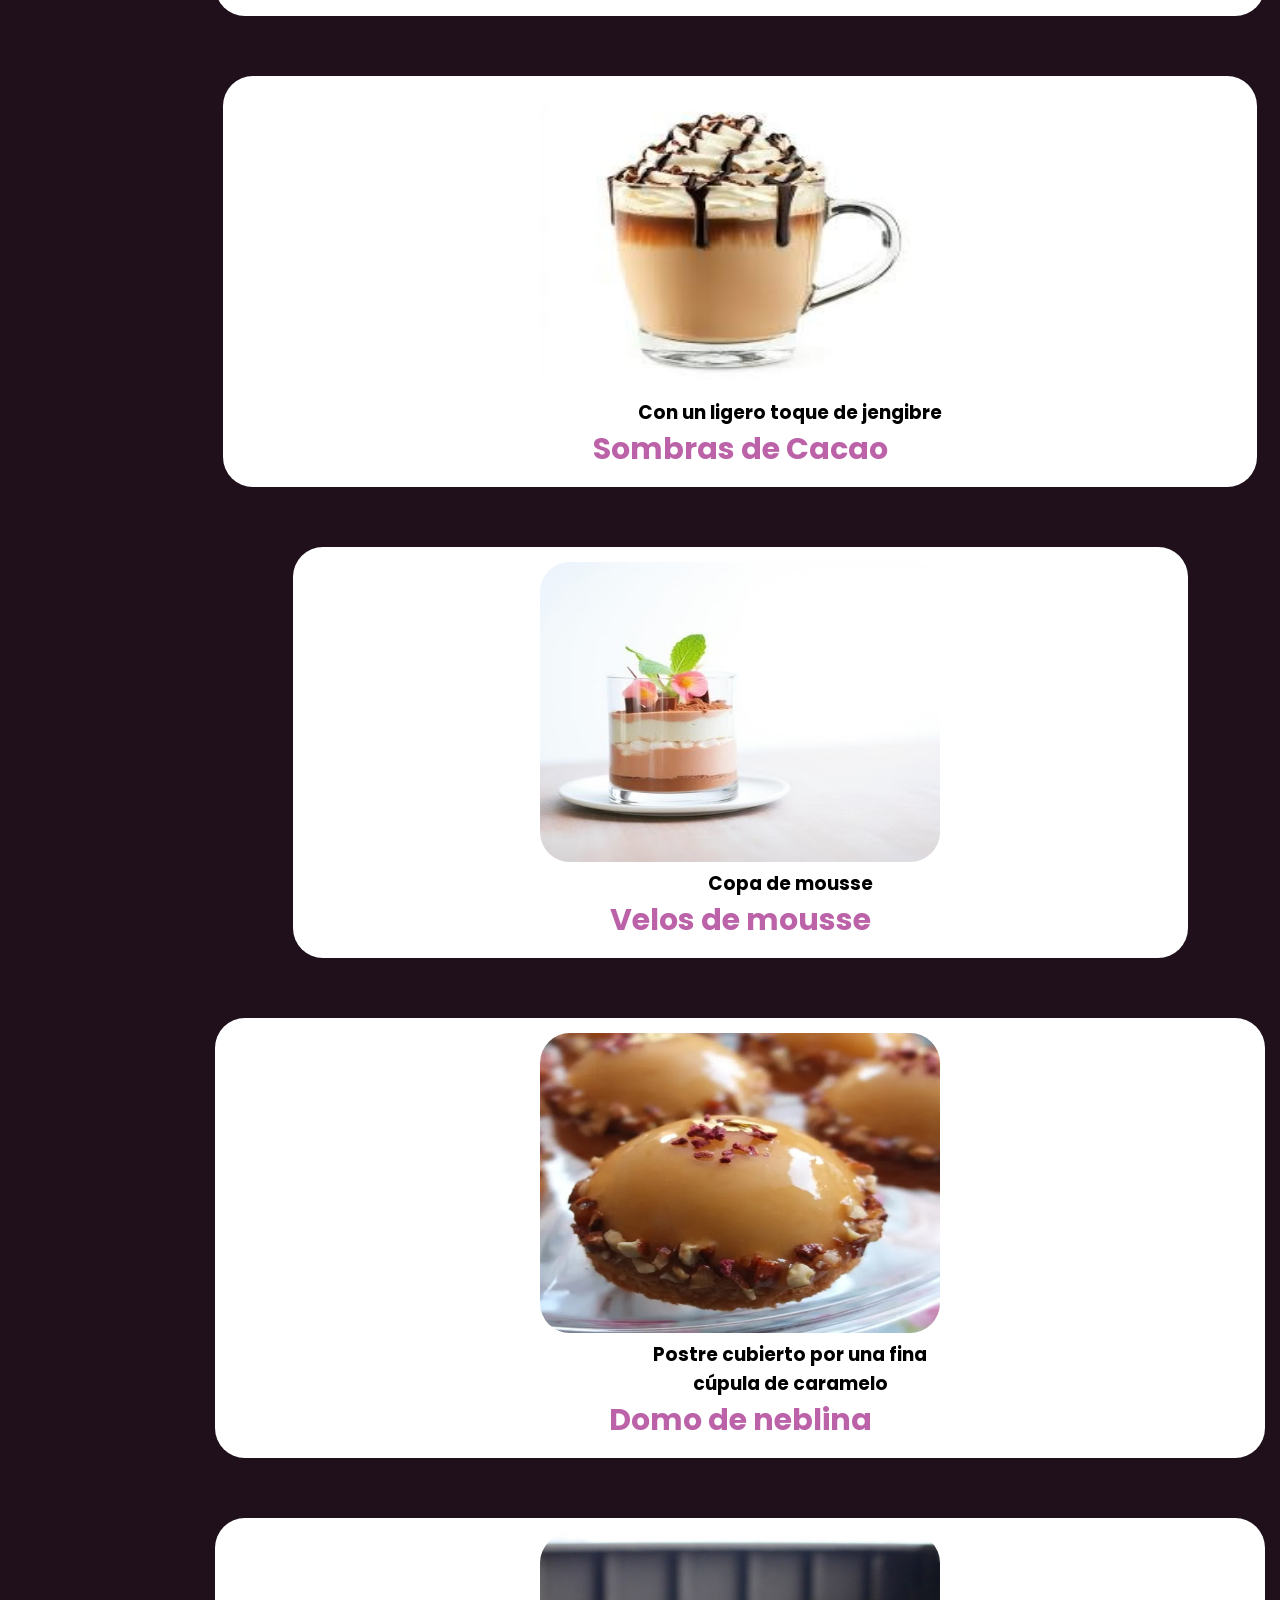
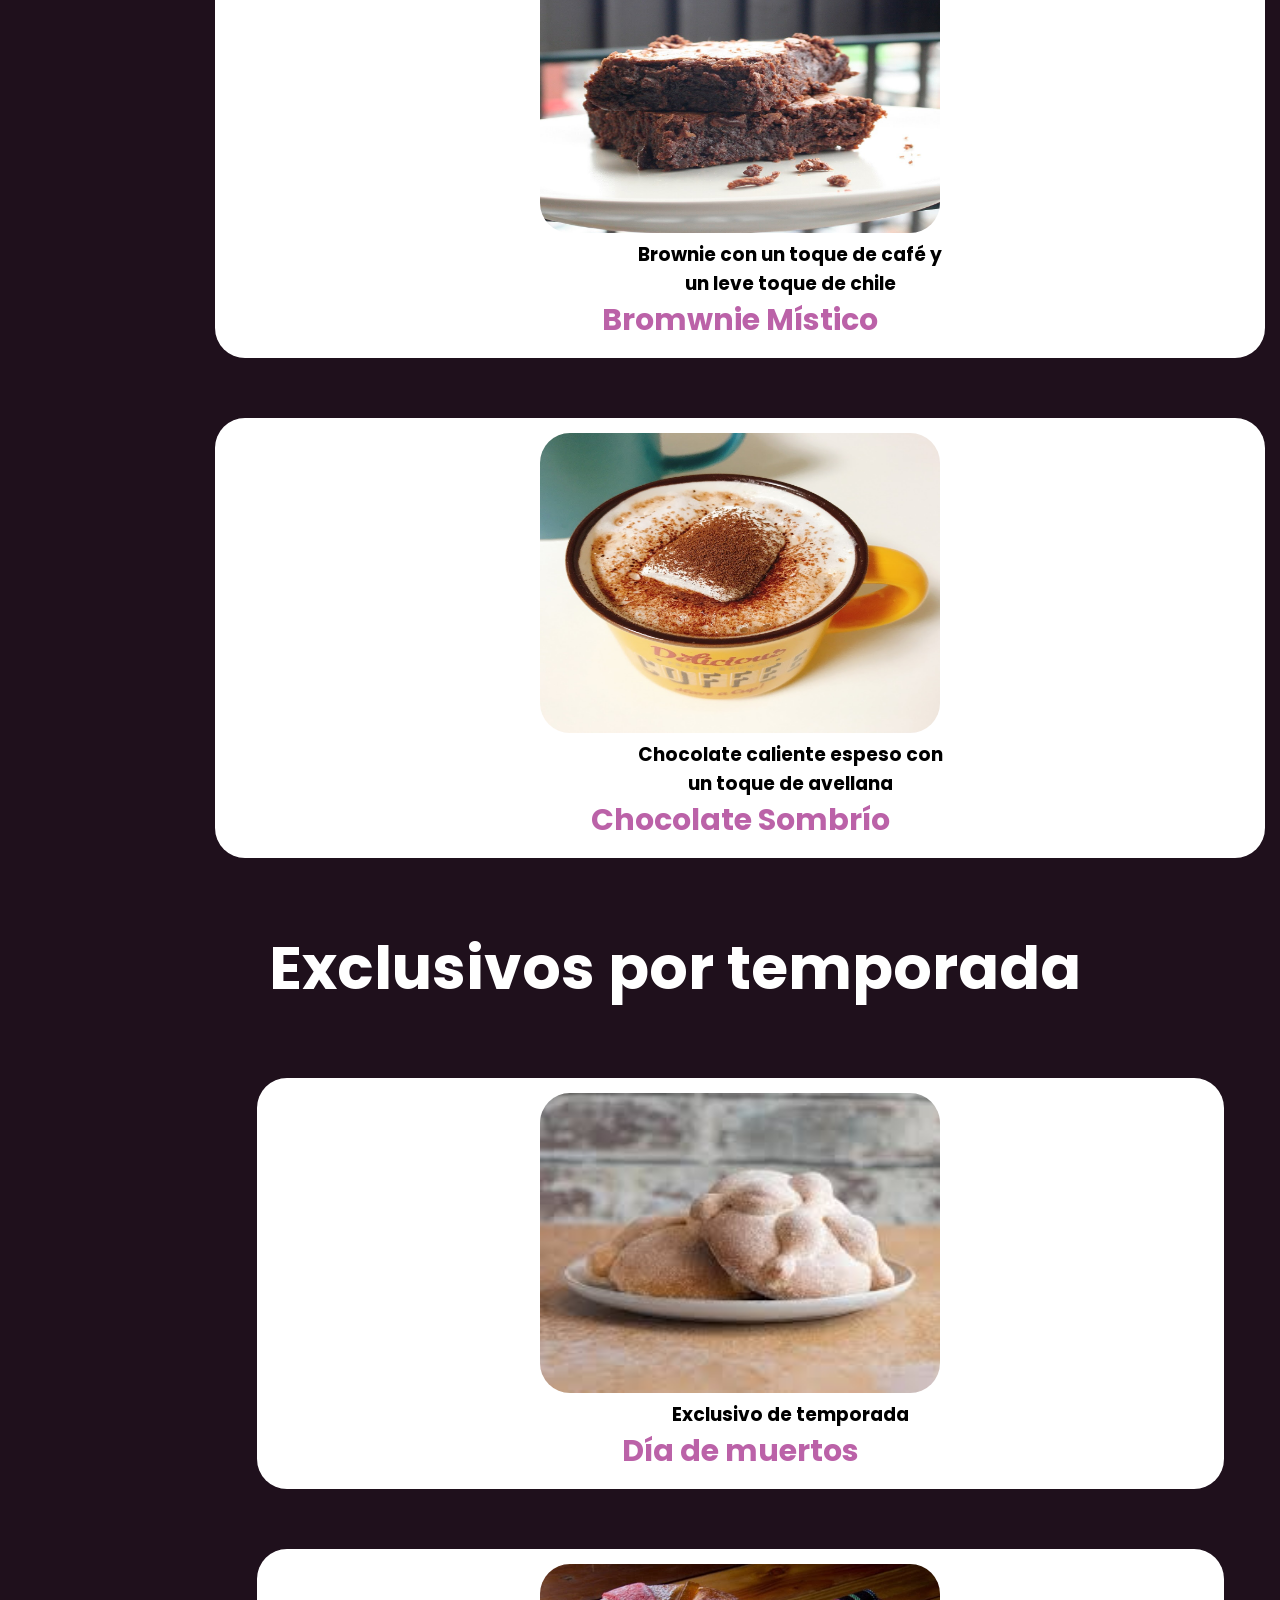
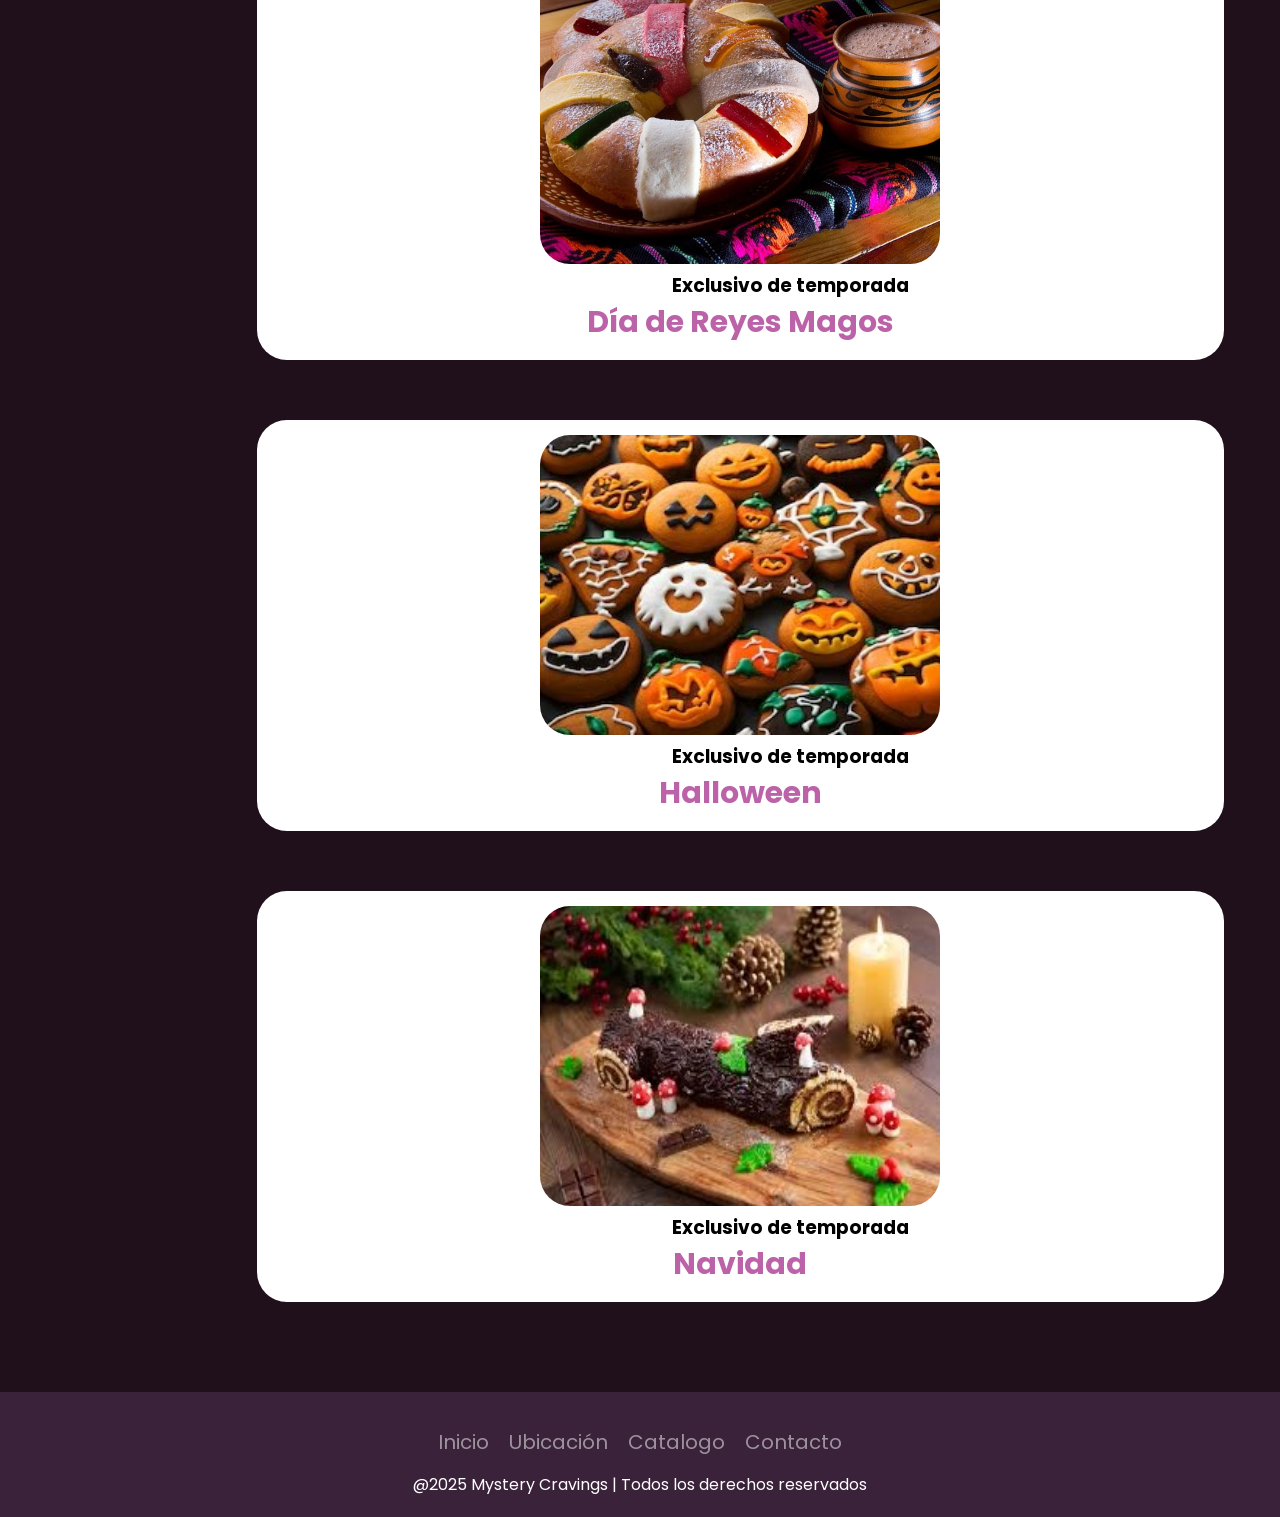
==== commit b575c3d5: "Update catalogo.html" ====
--- a/catalogo.html
+++ b/catalogo.html
@@ -64,49 +64,49 @@
             
             <a class="Productos_caja" href="#">
                 <img src="cheesecake.jpg" alt="cheesecake">
-                <h3>Cheesecake de frutps rojos, cada porción tiene un toque extra de un ingrediente sorpresa (canela, ralladura de limón o un ligero toque de picante).</h3>
+                <h3>Cheesecake de frutos rojos</h3>
                 <strong class="Precio">Encanto Carmesí</strong>
             </a>
 
             <a class="Productos_caja" href="#">
                 <img src="frappe.jpg" alt="frappe">
-                <h3>Frappe cremoso con el toque dulce del mazapán y la intensidad del cacao. </h3>
+                <h3>Frappe cremoso con toque de mazapán </h3>
                 <strong class="Precio">Niebla de Mazapán</strong>
             </a>
 
             <a class="Productos_caja" href="#">
                 <img src="galletas.jpg" alt="galletas">
-                <h3>Galletas cerradas tipo sándwich con rellenos inesperados: avellana, frambuesa o dulce de leche.</h3>
+                <h3>Galletas con rellenos inesperados</h3>
                 <strong class="Precio">Bocados ocultos</strong>
             </a>
 
             <a class="Productos_caja" href="#">
                 <img src="sombracacao.jpg" alt="cheesecake">
-                <h3>Con un ligero toque de jengibre. Se sirve con crema batida y cacao espolvoreado en forma de una silueta misteriosa.</h3>
+                <h3>Con un ligero toque de jengibre</h3>
                 <strong class="Precio">Sombras de Cacao</strong>
             </a>
 
             <a class="Productos_caja" href="#">
                 <img src="velosmousse.jpg" alt="frappe">
-                <h3>Copa de mousse con múltiples capas que esconden distintos matices de sabor</h3>
+                <h3>Copa de mousse </h3>
                 <strong class="Precio">Velos de mousse</strong>
             </a>
 
             <a class="Productos_caja" href="#">
                 <img src="domoneblina.jpg" alt="galletas">
-                <h3>Postre cubierto por una fina cúpula de caramelo translúcido que se rompe con un toque. </h3>
+                <h3>Postre cubierto por una fina cúpula de caramelo</h3>
                 <strong class="Precio">Domo de neblina</strong>
             </a>
 
             <a class="Productos_caja" href="#">
                 <img src="browniemistic.jpg" alt="cheesecake">
-                <h3>Brownie con un toque de café y un leve toque de chile en polvo que resalta su sabor sin ser demasiado picante.</h3>
+                <h3>Brownie con un toque de café y un leve toque de chile</h3>
                 <strong class="Precio">Bromwnie Místico</strong>
             </a>
 
             <a class="Productos_caja" href="#">
                 <img src="chocolatesombrio.jpg" alt="frappe">
-                <h3>Chocolate caliente espeso con un toque de avellana, servido con un malvavisco negro flotante. </h3>
+                <h3>Chocolate caliente espeso con un toque de avellana </h3>
                 <strong class="Precio">Chocolate Sombrío</strong>
             </a>
             
--- a/catalogo.css
+++ b/catalogo.css
@@ -148,6 +148,11 @@
     font-size: 30px;
 }
 
+h3{
+    margin-left: 400px;
+    margin-right: 300px;
+}
+
 /*PIE DE PAGINA*/
 
 .Pie-Pagina{
@@ -193,4 +198,4 @@
 }
 .derechos{
     color: white;
-}+}
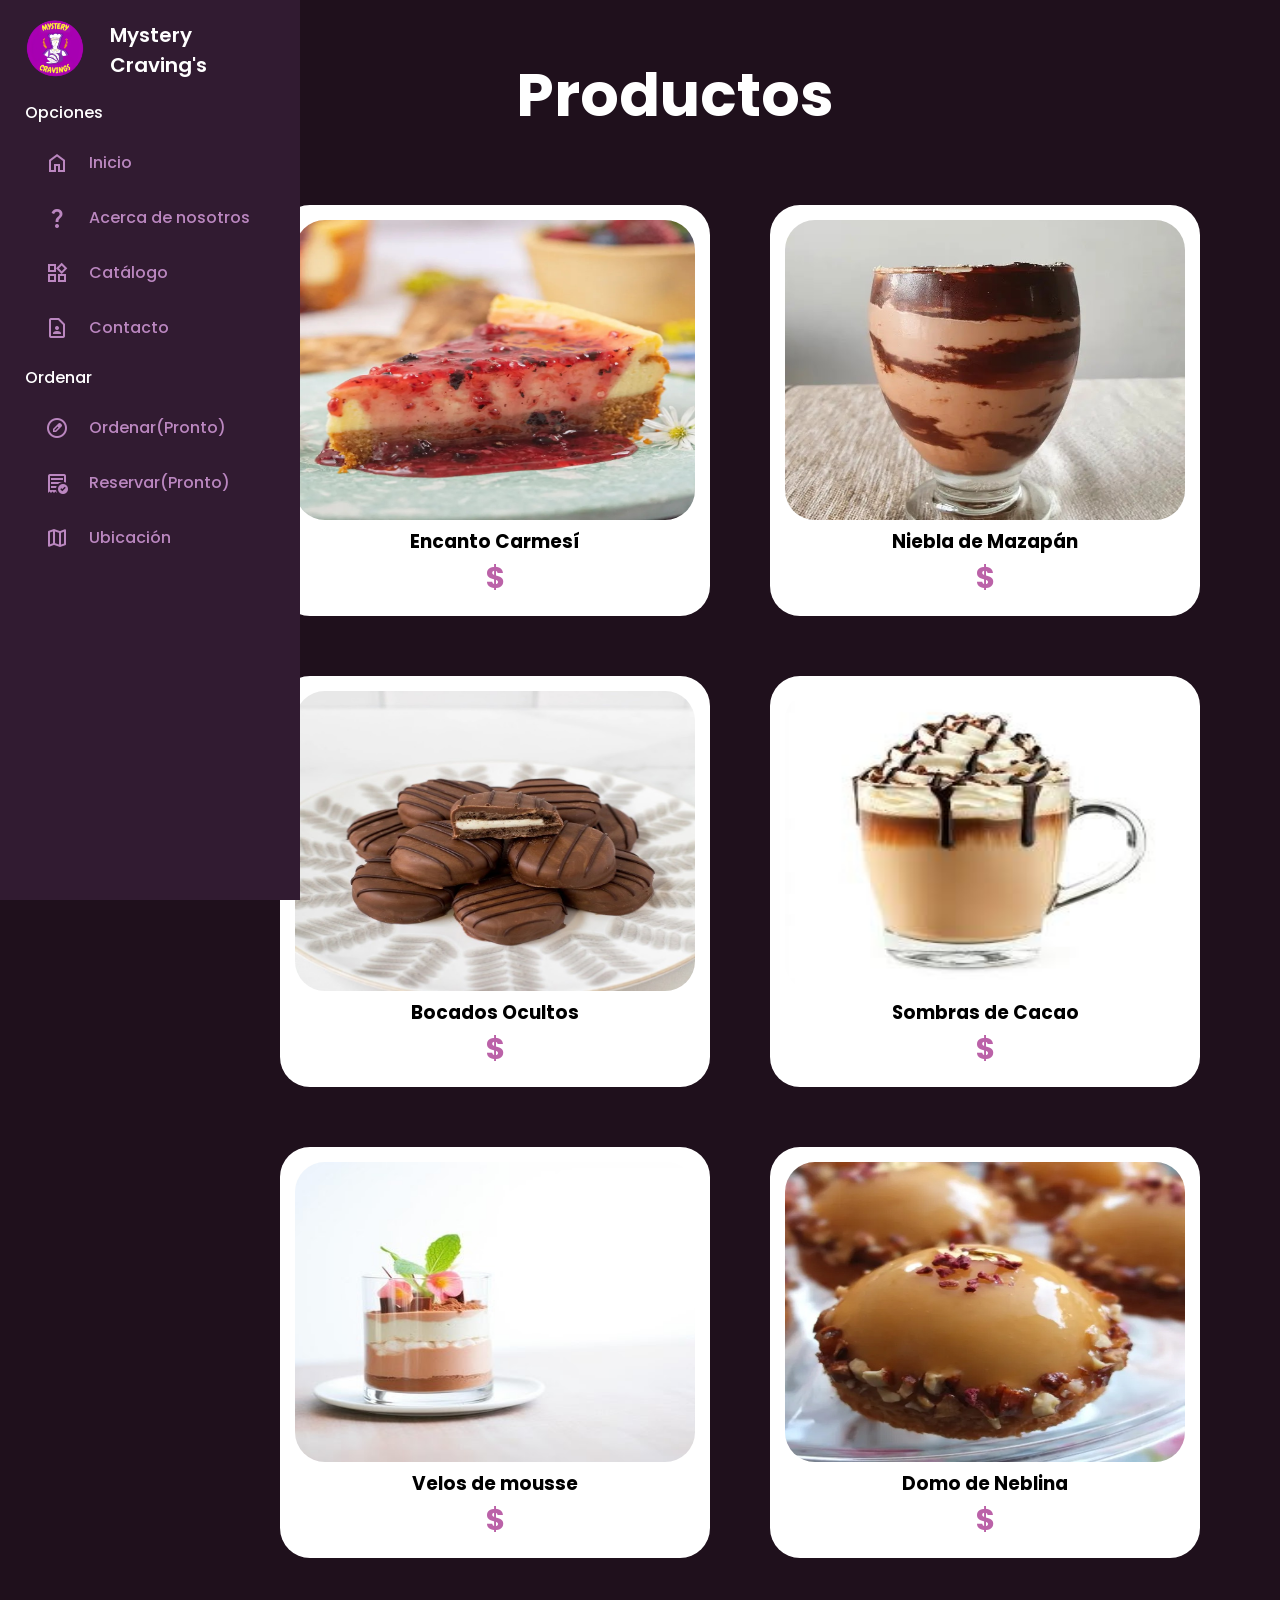
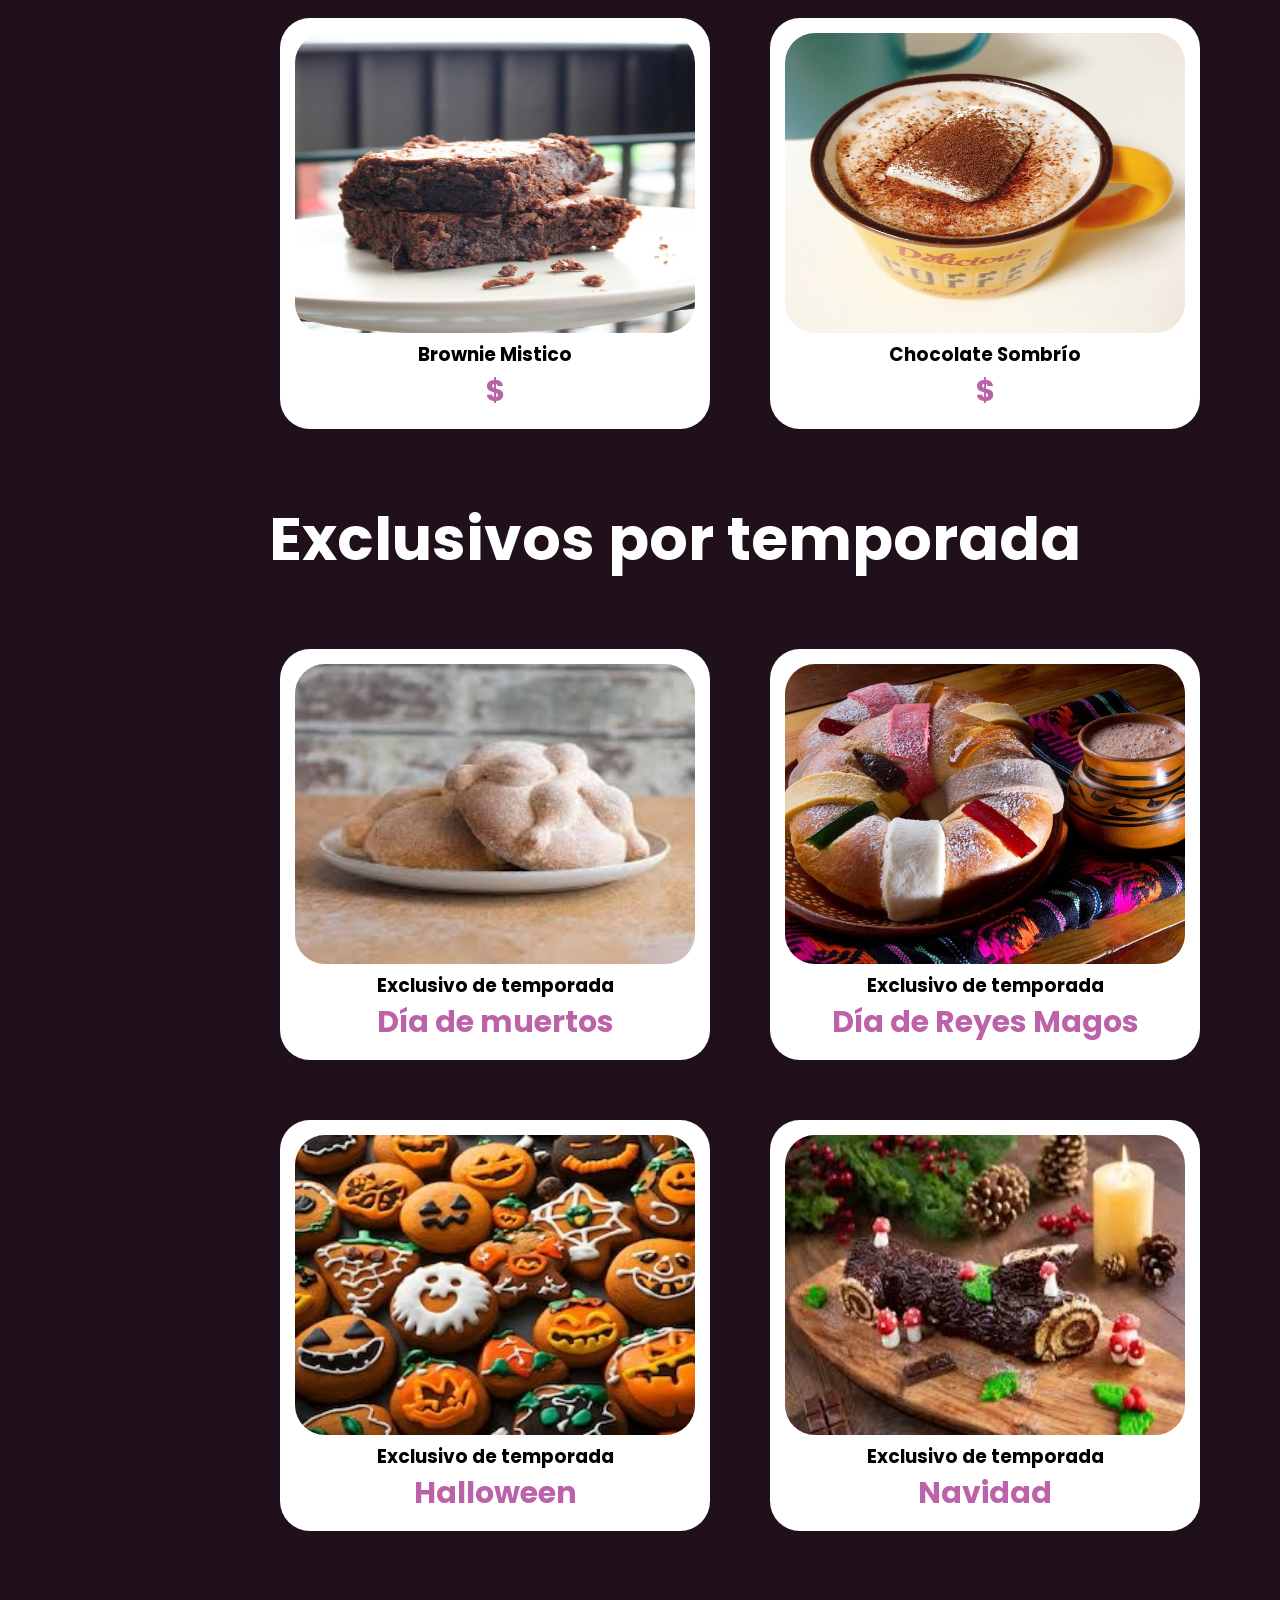
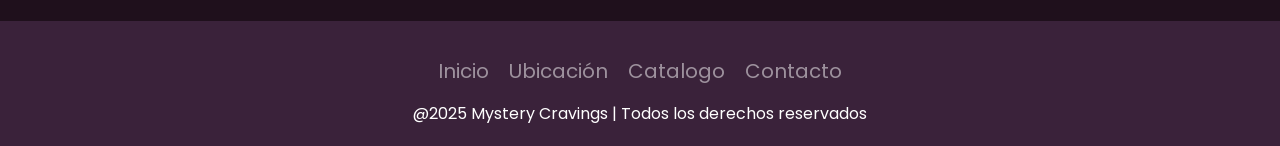
==== commit 3f940e61: "Update catalogo.html" ====
--- a/catalogo.html
+++ b/catalogo.html
@@ -64,50 +64,50 @@
             
             <a class="Productos_caja" href="#">
                 <img src="cheesecake.jpg" alt="cheesecake">
-                <h3>Cheesecake de frutos rojos</h3>
-                <strong class="Precio">Encanto Carmesí</strong>
+                <h3>Encanto Carmesí</h3>
+                <strong class="Precio">$</strong>
             </a>
 
             <a class="Productos_caja" href="#">
                 <img src="frappe.jpg" alt="frappe">
-                <h3>Frappe cremoso con toque de mazapán </h3>
-                <strong class="Precio">Niebla de Mazapán</strong>
+                <h3>Niebla de Mazapán </h3>
+                <strong class="Precio">$</strong>
             </a>
 
             <a class="Productos_caja" href="#">
                 <img src="galletas.jpg" alt="galletas">
-                <h3>Galletas con rellenos inesperados</h3>
-                <strong class="Precio">Bocados ocultos</strong>
+                <h3>Bocados Ocultos</h3>
+                <strong class="Precio">$</strong>
             </a>
 
             <a class="Productos_caja" href="#">
                 <img src="sombracacao.jpg" alt="cheesecake">
-                <h3>Con un ligero toque de jengibre</h3>
-                <strong class="Precio">Sombras de Cacao</strong>
+                <h3>Sombras de Cacao</h3>
+                <strong class="Precio">$</strong>
             </a>
 
             <a class="Productos_caja" href="#">
                 <img src="velosmousse.jpg" alt="frappe">
-                <h3>Copa de mousse </h3>
-                <strong class="Precio">Velos de mousse</strong>
+                <h3>Velos de mousse </h3>
+                <strong class="Precio">$</strong>
             </a>
 
             <a class="Productos_caja" href="#">
                 <img src="domoneblina.jpg" alt="galletas">
-                <h3>Postre cubierto por una fina cúpula de caramelo</h3>
-                <strong class="Precio">Domo de neblina</strong>
+                <h3>Domo de Neblina</h3>
+                <strong class="Precio">$</strong>
             </a>
 
             <a class="Productos_caja" href="#">
                 <img src="browniemistic.jpg" alt="cheesecake">
-                <h3>Brownie con un toque de café y un leve toque de chile</h3>
-                <strong class="Precio">Bromwnie Místico</strong>
+                <h3>Brownie Mistico</h3>
+                <strong class="Precio">$</strong>
             </a>
 
             <a class="Productos_caja" href="#">
                 <img src="chocolatesombrio.jpg" alt="frappe">
-                <h3>Chocolate caliente espeso con un toque de avellana </h3>
-                <strong class="Precio">Chocolate Sombrío</strong>
+                <h3>Chocolate Sombrío</h3>
+                <strong class="Precio">$</strong>
             </a>
             
         </div>
--- a/catalogo.css
+++ b/catalogo.css
@@ -148,11 +148,6 @@
     font-size: 30px;
 }
 
-h3{
-    margin-left: 400px;
-    margin-right: 300px;
-}
-
 /*PIE DE PAGINA*/
 
 .Pie-Pagina{
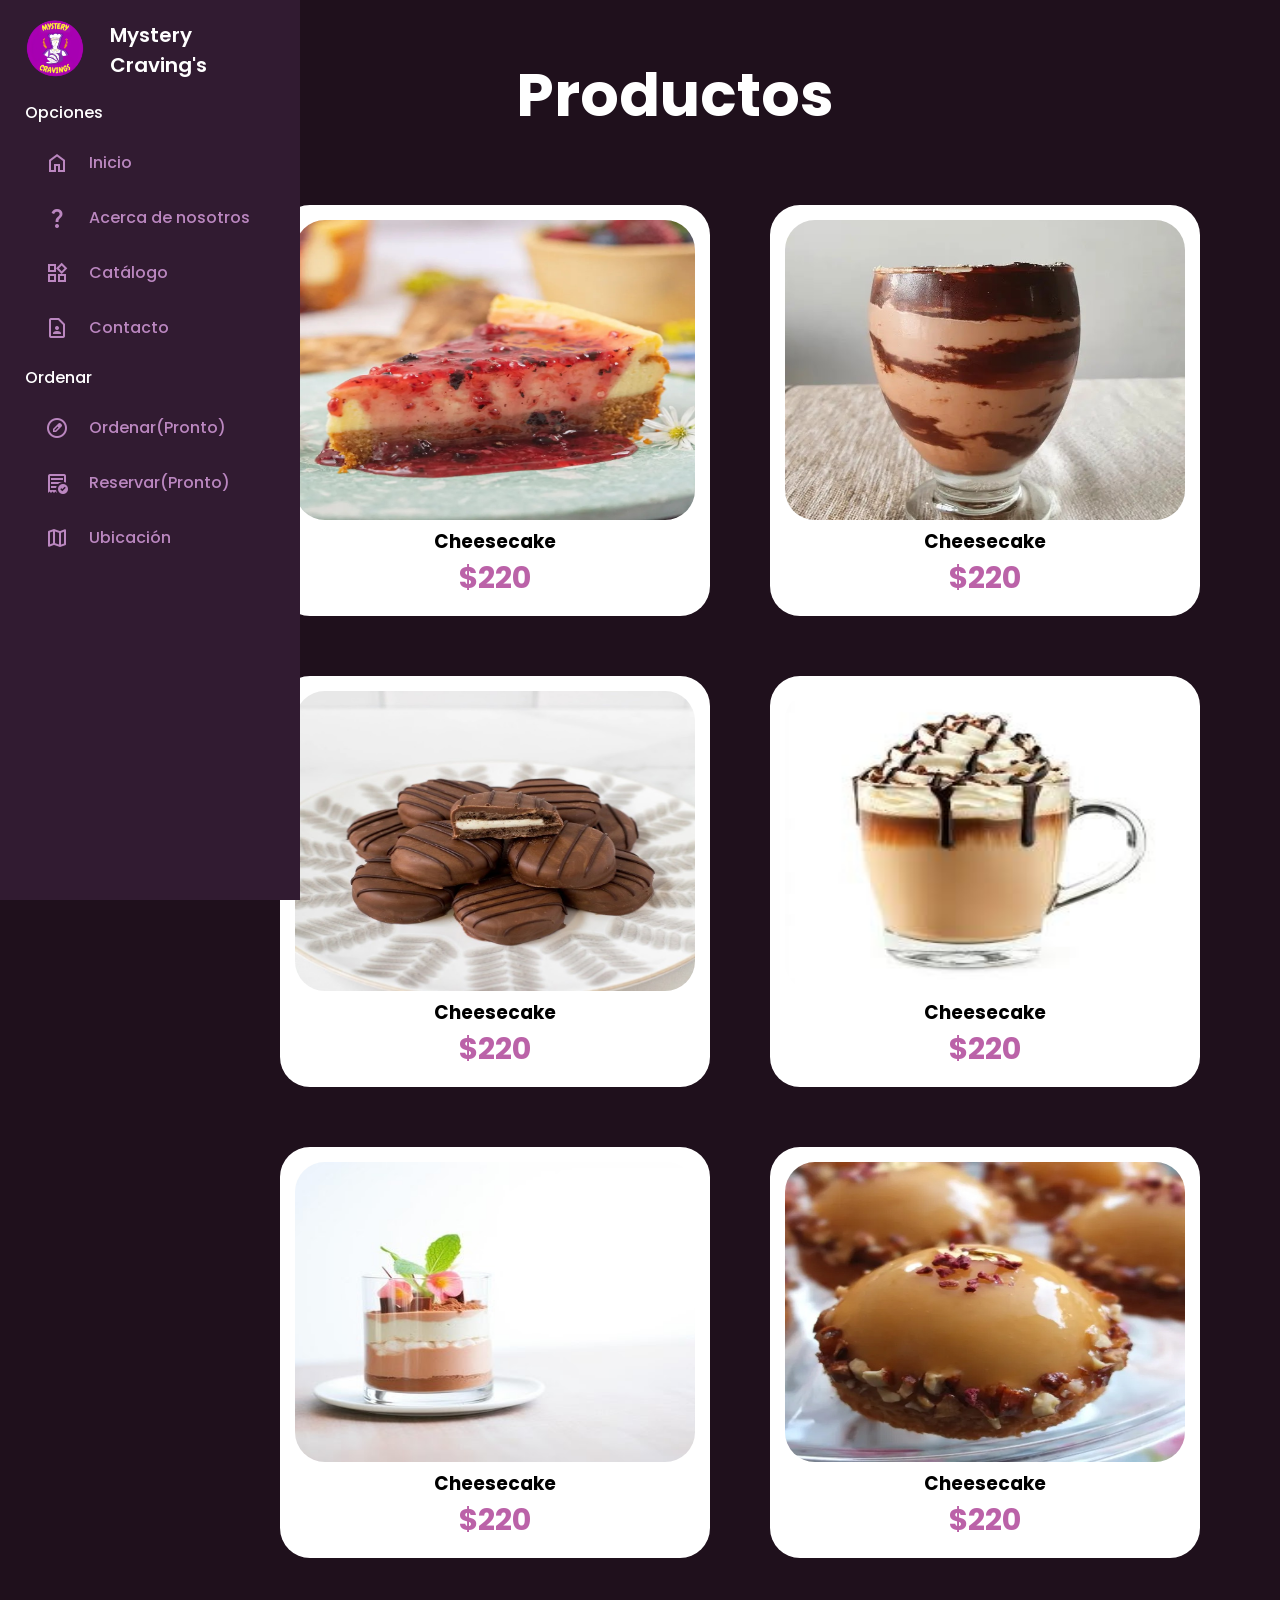
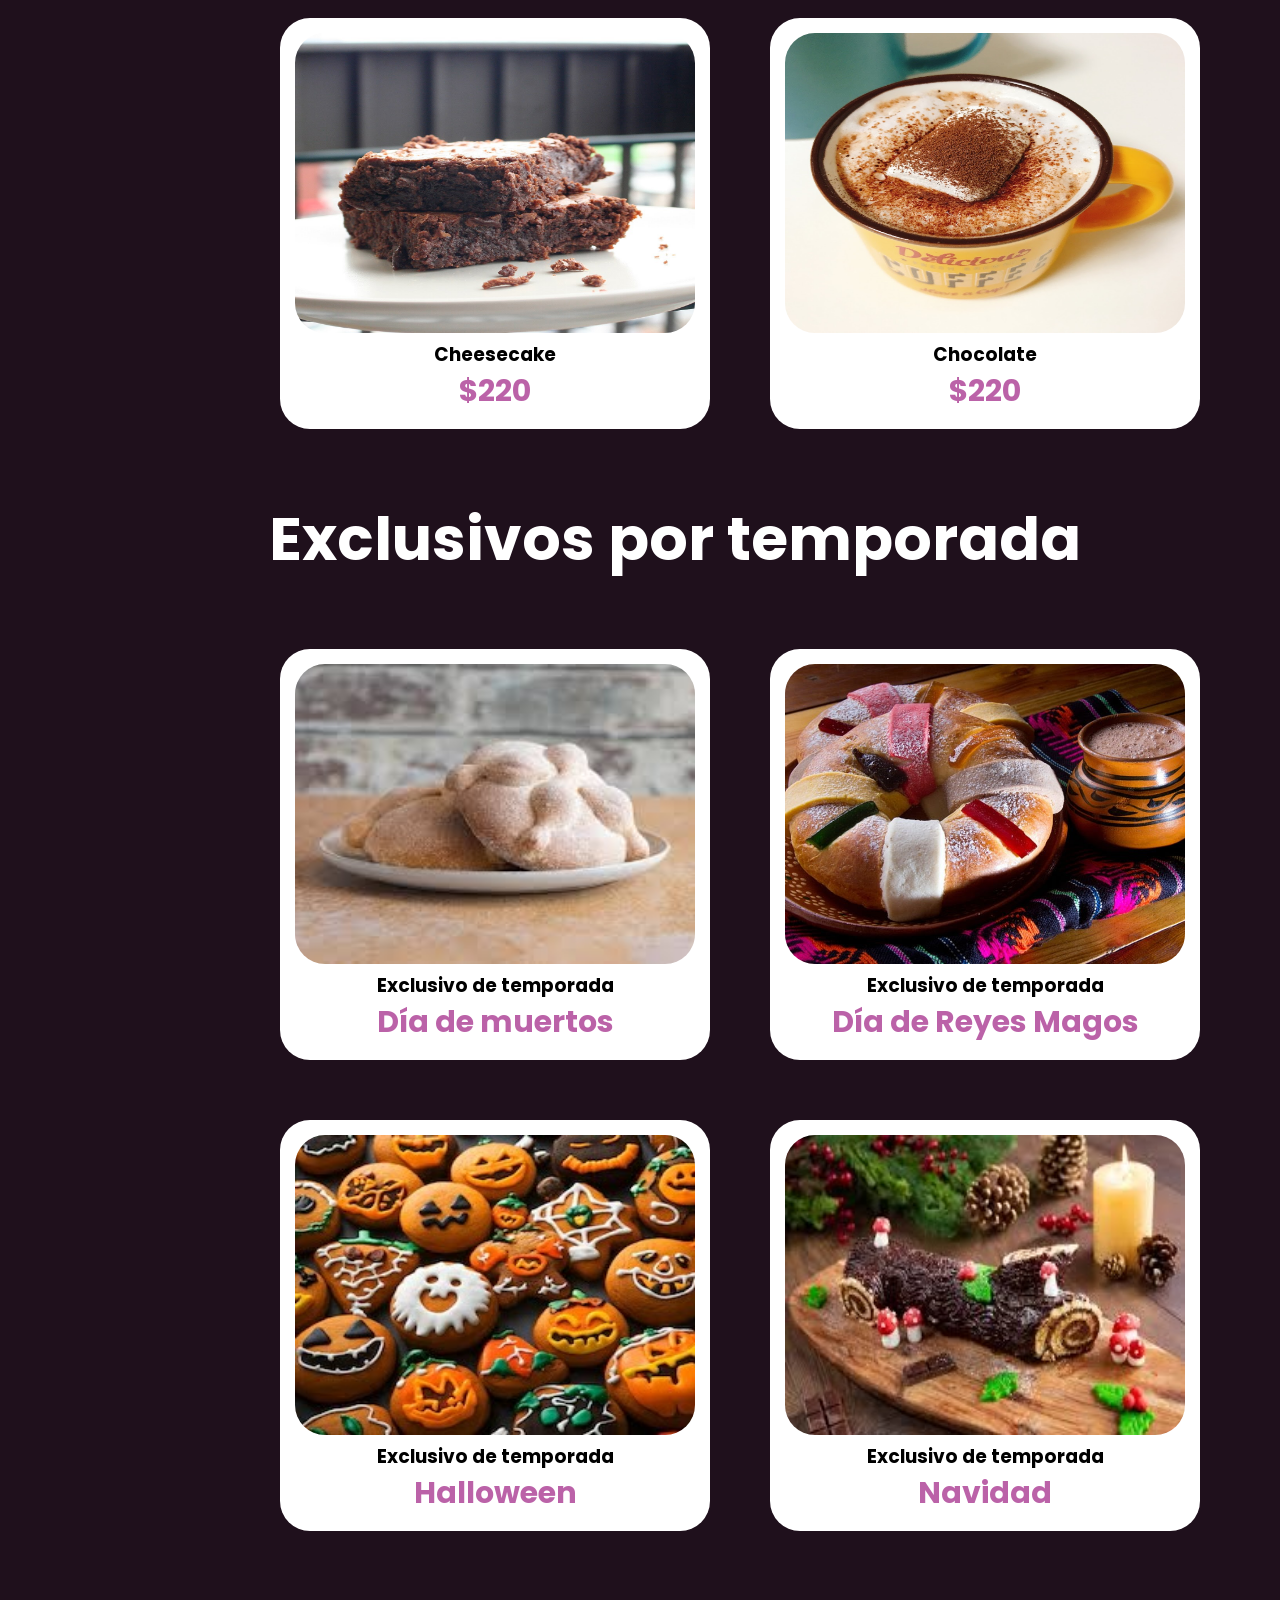
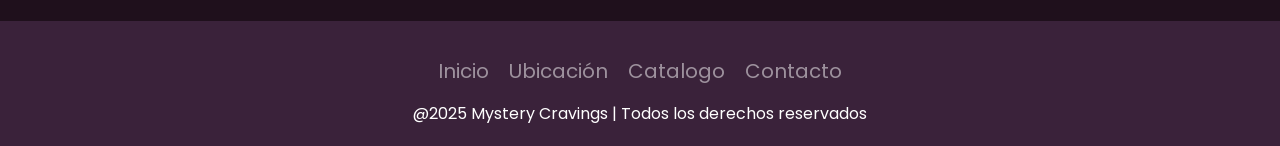
==== commit 2abe0885: "Update catalogo.html" ====
--- a/catalogo.html
+++ b/catalogo.html
@@ -64,50 +64,50 @@
             
             <a class="Productos_caja" href="#">
                 <img src="cheesecake.jpg" alt="cheesecake">
-                <h3>Encanto Carmesí</h3>
-                <strong class="Precio">$</strong>
+               <h3>Cheesecake</h3>
+                <strong class="Precio">$220</strong>
             </a>
 
             <a class="Productos_caja" href="#">
                 <img src="frappe.jpg" alt="frappe">
-                <h3>Niebla de Mazapán </h3>
-                <strong class="Precio">$</strong>
+                <h3>Cheesecake</h3>
+                <strong class="Precio">$220</strong>
             </a>
 
             <a class="Productos_caja" href="#">
                 <img src="galletas.jpg" alt="galletas">
-                <h3>Bocados Ocultos</h3>
-                <strong class="Precio">$</strong>
+                <h3>Cheesecake</h3>
+                <strong class="Precio">$220</strong>
             </a>
 
             <a class="Productos_caja" href="#">
                 <img src="sombracacao.jpg" alt="cheesecake">
-                <h3>Sombras de Cacao</h3>
-                <strong class="Precio">$</strong>
+                <h3>Cheesecake</h3>
+                <strong class="Precio">$220</strong>
             </a>
 
             <a class="Productos_caja" href="#">
                 <img src="velosmousse.jpg" alt="frappe">
-                <h3>Velos de mousse </h3>
-                <strong class="Precio">$</strong>
+                <h3>Cheesecake</h3>
+                <strong class="Precio">$220</strong>
             </a>
 
             <a class="Productos_caja" href="#">
                 <img src="domoneblina.jpg" alt="galletas">
-                <h3>Domo de Neblina</h3>
-                <strong class="Precio">$</strong>
+                <h3>Cheesecake</h3>
+                <strong class="Precio">$220</strong>
             </a>
 
             <a class="Productos_caja" href="#">
                 <img src="browniemistic.jpg" alt="cheesecake">
-                <h3>Brownie Mistico</h3>
-                <strong class="Precio">$</strong>
+                <h3>Cheesecake</h3>
+                <strong class="Precio">$220</strong>
             </a>
 
             <a class="Productos_caja" href="#">
                 <img src="chocolatesombrio.jpg" alt="frappe">
-                <h3>Chocolate Sombrío</h3>
-                <strong class="Precio">$</strong>
+                <h3>Chocolate</h3>
+                <strong class="Precio">$220</strong>
             </a>
             
         </div>
